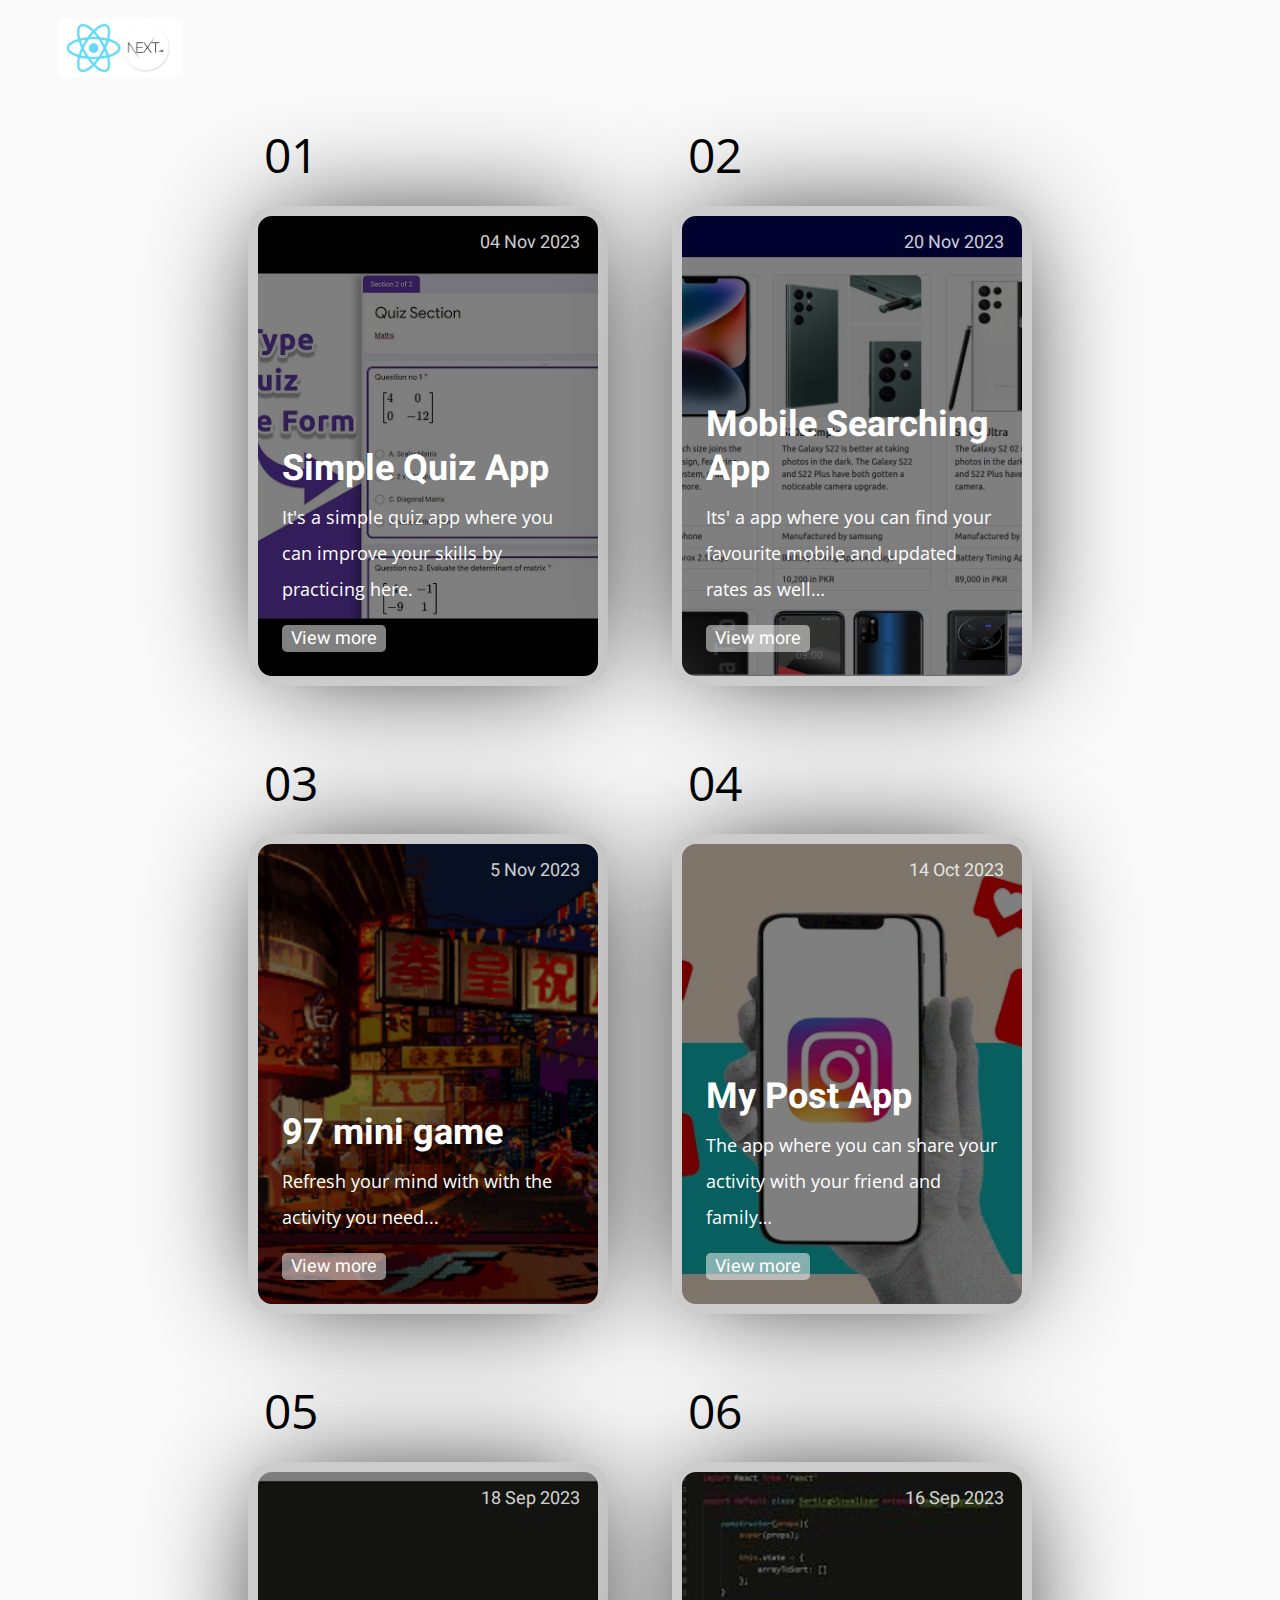
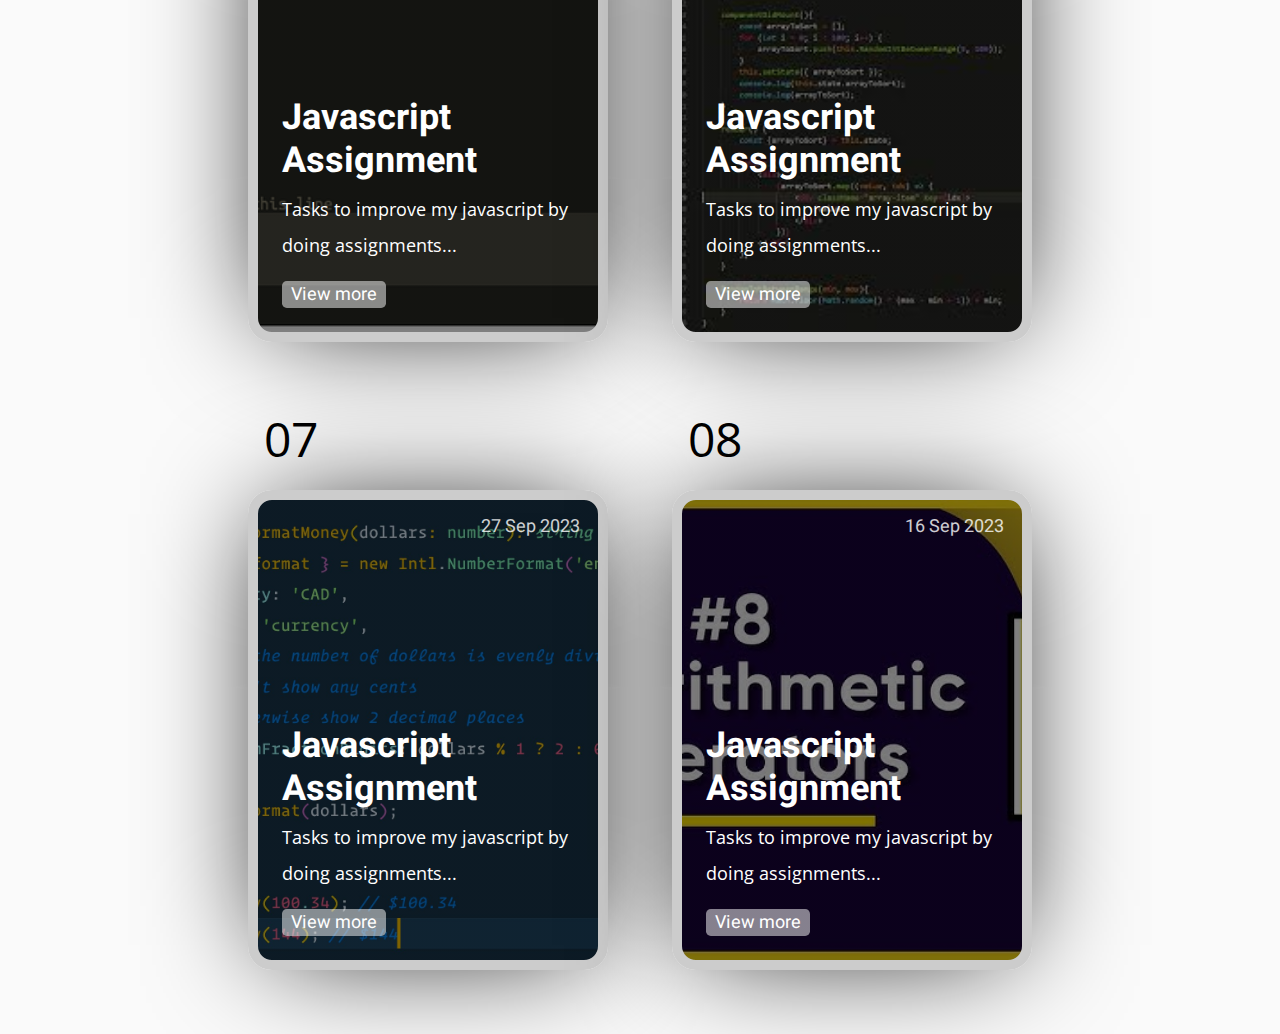
==== index.html @ 55cd7fcd "adding my above assignment in my new repository" ====
<!DOCTYPE html>
<html lang="en">
<head>
    <meta charset="UTF-8">
    <meta name="viewport" content="width=device-width, initial-scale=1.0">
    <title>WMA Assignments</title>
    <link rel="stylesheet" href="style.css">
</head>
<body>
    <section class="info">
        <img src="images/react-logo.png" alt="react-logo here">
      </section>
      <section class="cards-wrapper">
        <div class="card-grid-space">
          <div class="num">01</div>
          <a class="card" href="quizApp/form.html" style="--bg-img: url(images/sddefault.jpg);">
            <div>
              <h1>Simple Quiz App</h1>
              <p>It's a simple quiz app where you can improve your skills by practicing here.</p>
              <div class="date">04 Nov 2023</div>
              <div class="tags">
                <div class="tag">View more</div>
              </div>
            </div>
          </a>
        </div>
        <div class="card-grid-space">
          <div class="num">02</div>
          <a class="card" href="mobileSearchingApp/index.html" style="--bg-img: url(images/mobile-app.png)">
            <div>
              <h1>Mobile Searching App</h1>
              <p>Its' a app where you can find your favourite mobile and updated rates as well…</p>
              <div class="date">20 Nov 2023</div>
              <div class="tags">
                <div class="tag">View more</div>
              </div>
            </div>
          </a>
        </div>
        <div class="card-grid-space">
          <div class="num">03</div>
          <a class="card" href="fightingGame.js/index.html" style="--bg-img: url(images/97-pro.png)">
            <div>
              <h1>97 mini game</h1>
              <p>Refresh your mind with with the activity you need...</p>
              <div class="date">5 Nov 2023</div>
              <div class="tags">
                <div class="tag">View more</div>
              </div>
            </div>
          </a>
        </div>

        <div class="card-grid-space">
            <div class="num">04</div>
            <a class="card" href="postApp.js/index.html" style="--bg-img: url(images/post-app.webp)">
              <div>
                <h1>My Post App</h1>
                <p>The app where you can share your activity with your friend and family…</p>
                <div class="date">14 Oct 2023</div>
                <div class="tags">
                  <div class="tag">View more</div>
                </div>
              </div>
            </a>
          </div>

          <div class="card-grid-space">
            <div class="num">05</div>
            <a class="card" href="jsAssignment5/index.html" style="--bg-img: url(images/js-assignments-5.png)">
              <div>
                <h1>Javascript Assignment</h1>
                <p>Tasks to improve my javascript by doing assignments...</p>
                <div class="date">18 Sep 2023</div>
                <div class="tags">
                  <div class="tag">View more</div>
                </div>
              </div>
            </a>
          </div>

          <div class="card-grid-space">
            <div class="num">06</div>
            <a class="card" href="jsAssignment6/index.html" style="--bg-img: url(images/js-assignments-6.jpeg)">
              <div>
                <h1>Javascript Assignment</h1>
                <p>Tasks to improve my javascript by doing assignments...</p>
                <div class="date">16 Sep 2023</div>
                <div class="tags">
                  <div class="tag">View more</div>
                </div>
              </div>
            </a>
          </div>

          <div class="card-grid-space">
            <div class="num">07</div>
            <a class="card" href="jsAssignment4/index.html" style="--bg-img: url(images/EwIzl9SXcAEZbtw.jpg_large)">
              <div>
                <h1>Javascript Assignment</h1>
                <p>Tasks to improve my javascript by doing assignments...</p>
                <div class="date">27 Sep 2023</div>
                <div class="tags">
                  <div class="tag">View more</div>
                </div>
              </div>
            </a>
          </div>

          <div class="card-grid-space">
            <div class="num">08</div>
            <a class="card" href="jsAssignment3/index.html" style="--bg-img: url(images/jsAssignment-8.jpg)">
              <div>
                <h1>Javascript Assignment</h1>
                <p>Tasks to improve my javascript by doing assignments...</p>
                <div class="date">16 Sep 2023</div>
                <div class="tags">
                  <div class="tag">View more</div>
                </div>
              </div>
            </a>
          </div>
        <!-- https://images.unsplash.com/photo-1520839090488-4a6c211e2f94?ixlib=rb-0.3.5&ixid=eyJhcHBfaWQiOjEyMDd9&s=38951b8650067840307cba514b554ba5&auto=format&fit=crop&w=1350&q=80 -->
      </section>
</body>
</html>
---- style.css ----
@import url('https://fonts.googleapis.com/css?family=Heebo:400,700|Open+Sans:400,700');

:root {
  --color: #3c3163;
  --transition-time: 0.5s;
}

* {
  box-sizing: border-box;
}

body {
  margin: 0;
  min-height: 100vh;
  font-family: 'Open Sans';
  background: #fafafa;
}

a {
  color: inherit;
}

.cards-wrapper {
  display: grid;
  justify-content: center;
  align-items: center;
  grid-template-columns: 1fr 1fr 1fr;
  grid-gap: 4rem;
  padding: 4rem;
  margin: 0 auto;
  width: max-content;
}

.card {
  font-family: 'Heebo';
  --bg-filter-opacity: 0.5;
  background-image: linear-gradient(rgba(0,0,0,var(--bg-filter-opacity)),rgba(0,0,0,var(--bg-filter-opacity))), var(--bg-img);
  height: 20em;
  width: 15em;
  font-size: 1.5em;
  color: white;
  border-radius: 1em;
  padding: 1em;
  /*margin: 2em;*/
  display: flex;
  align-items: flex-end;
  background-size: cover;
  background-position: center;
  box-shadow: 0 0 5em -1em black;
  transition: all, var(--transition-time);
  position: relative;
  overflow: hidden;
  border: 10px solid #ccc;
  text-decoration: none;
}

.card:hover {
  transform: rotate(0);
}

.card h1 {
  margin: 0;
  font-size: 1.5em;
  line-height: 1.2em;
}

.card p {
  font-size: 0.75em;
  font-family: 'Open Sans';
  margin-top: 0.5em;
  line-height: 2em;
}

.card .tags {
  display: flex;
}

.card .tags .tag {
  font-size: 0.75em;
  background: rgba(255,255,255,0.5);
  border-radius: 0.3rem;
  padding: 0 0.5em;
  margin-right: 0.5em;
  line-height: 1.5em;
  transition: all, var(--transition-time);
}

.card:hover .tags .tag {
  background: var(--color);
  color: white;
}

.card .date {
  position: absolute;
  top: 0;
  right: 0;
  font-size: 0.75em;
  padding: 1em;
  line-height: 1em;
  opacity: .8;
}

.card:before, .card:after {
  content: '';
  transform: scale(0);
  transform-origin: top left;
  border-radius: 50%;
  position: absolute;
  left: -50%;
  top: -50%;
  z-index: -5;
  transition: all, var(--transition-time);
  transition-timing-function: ease-in-out;
}

.card:before {
  background: #ddd;
  width: 250%;
  height: 250%;
}

.card:after {
  background: white;
  width: 200%;
  height: 200%;
}

.card:hover {
  color: var(--color);
}

.card:hover:before, .card:hover:after {
  transform: scale(1);
}

.card-grid-space .num {
  font-size: 3em;
  margin-bottom: 1.2rem;
  margin-left: 1rem;
}

.info {
  font-size: 1.2em;
  display: flex;
  padding: 1em 3em;
  height: 3em;
}

.info img {
  height: 3em;
  margin-right: 0.5em;
}

.info h1 {
  font-size: 1em;
  font-weight: normal;
}

/* MEDIA QUERIES */
@media screen and (max-width: 1285px) {
  .cards-wrapper {
    grid-template-columns: 1fr 1fr;
  }
}

@media screen and (max-width: 900px) {
  .cards-wrapper {
    grid-template-columns: 1fr;
  }
  .info {
    justify-content: center;
  }
  .card-grid-space .num {
    margin-left: 0;
    text-align: center;
  }
}

@media screen and (max-width: 500px) {
  .cards-wrapper {
    padding: 4rem 2rem;
  }
  .card {
    max-width: calc(100vw - 4rem);
  }
}

@media screen and (max-width: 450px) {
  .info {
    display: block;
    text-align: center;
  }
  .info h1 {
    margin: 0;
  }
}
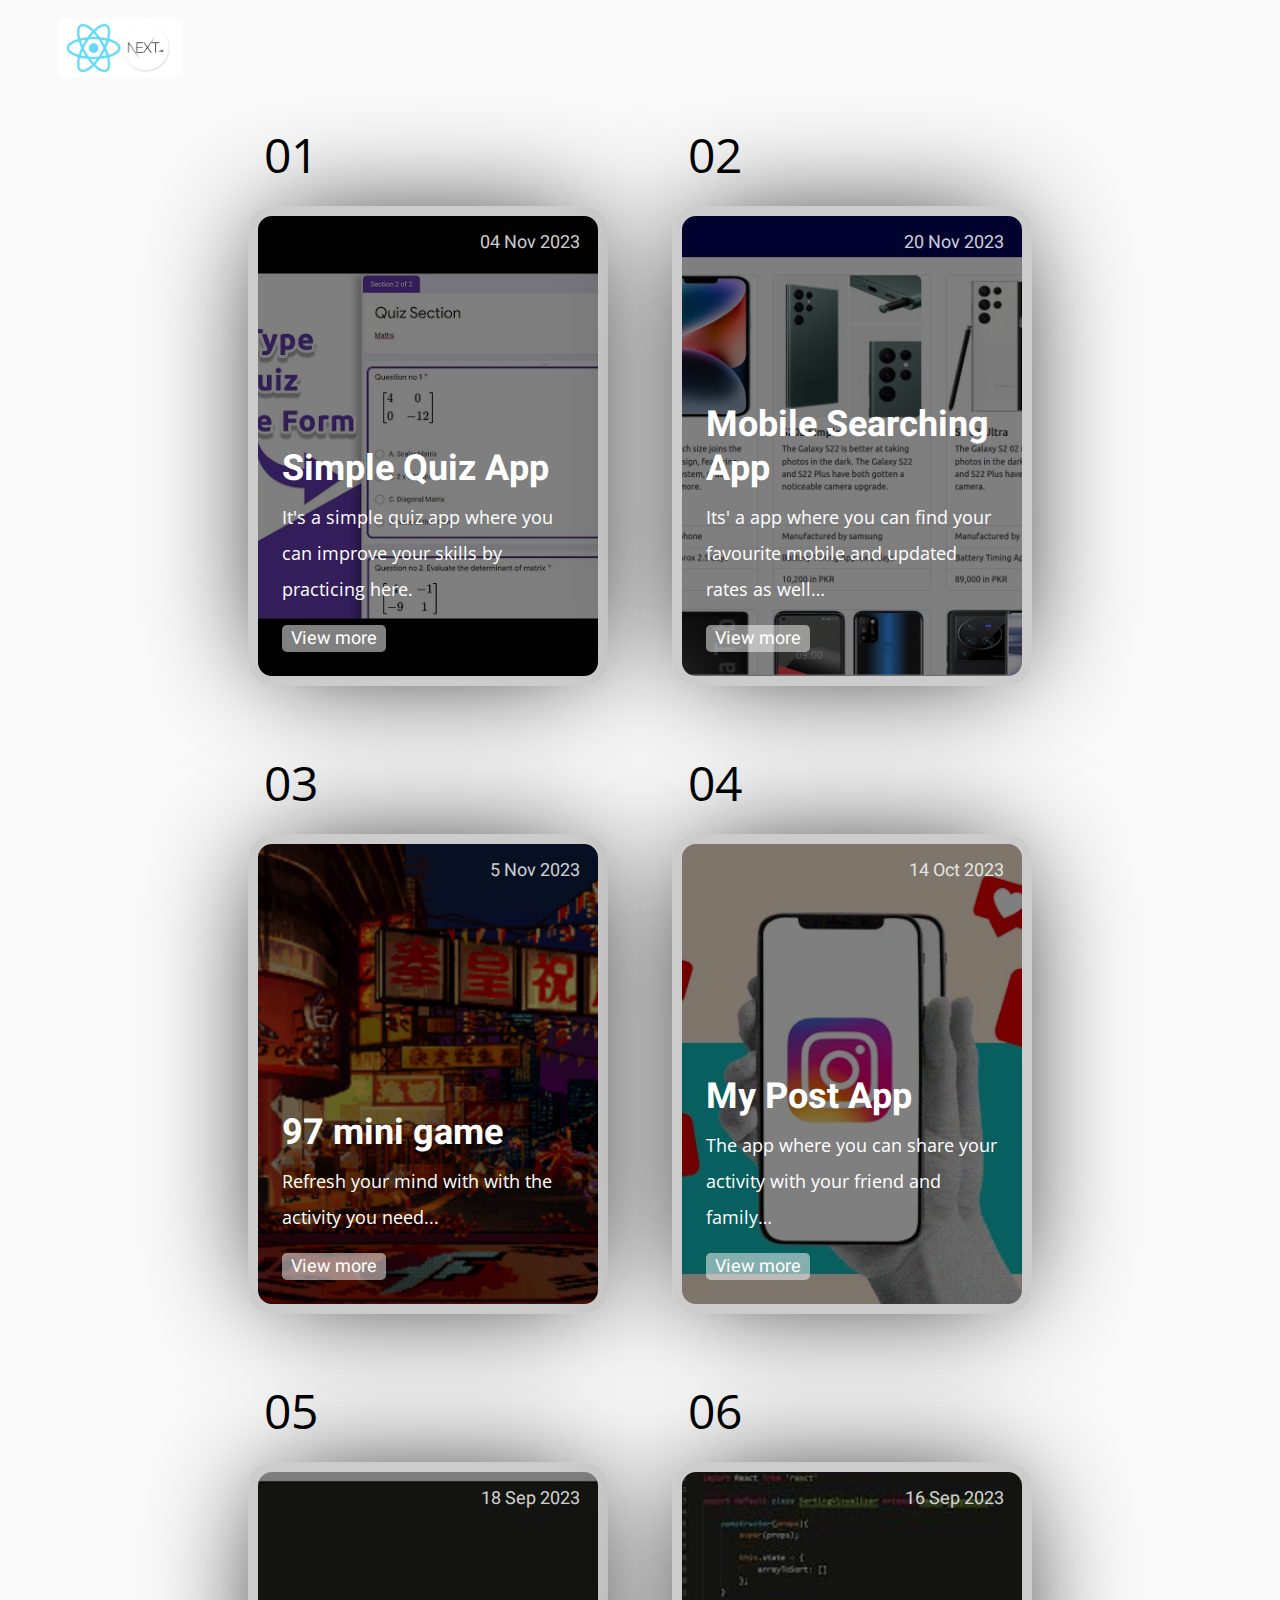
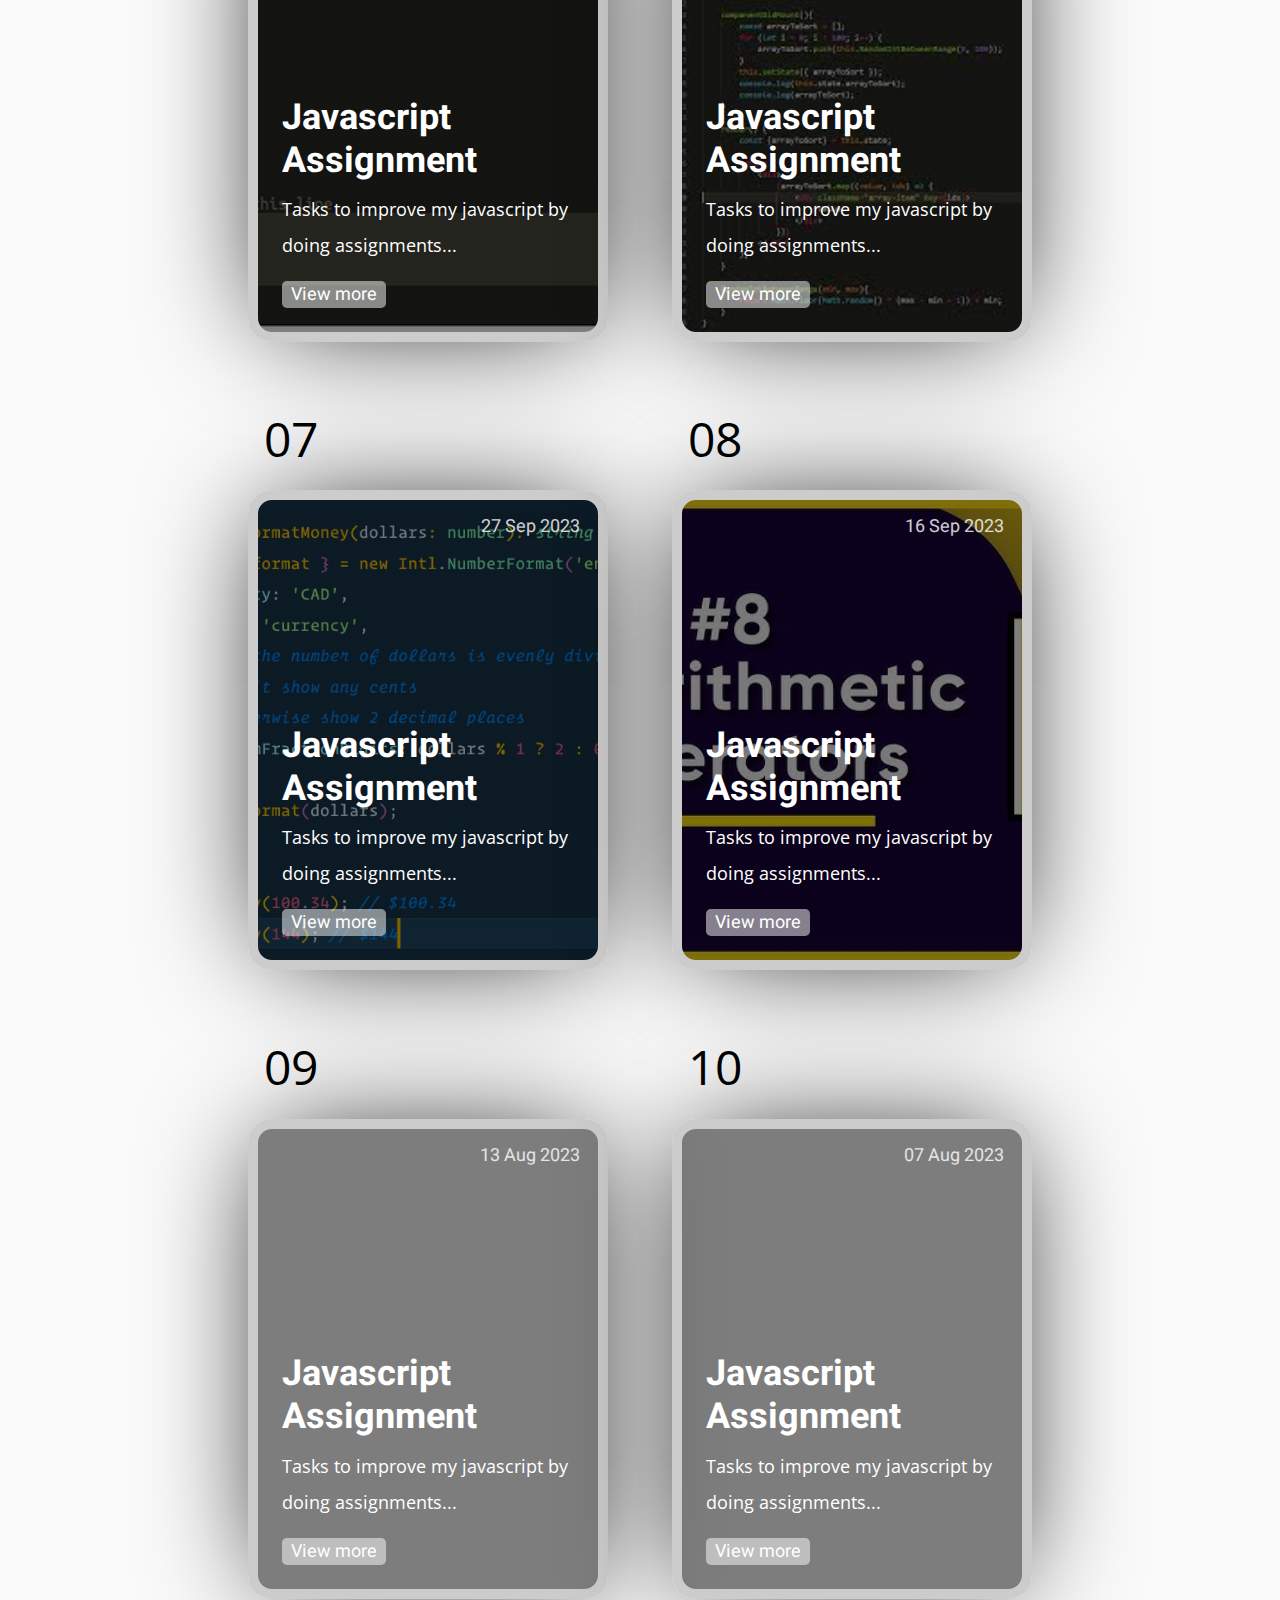
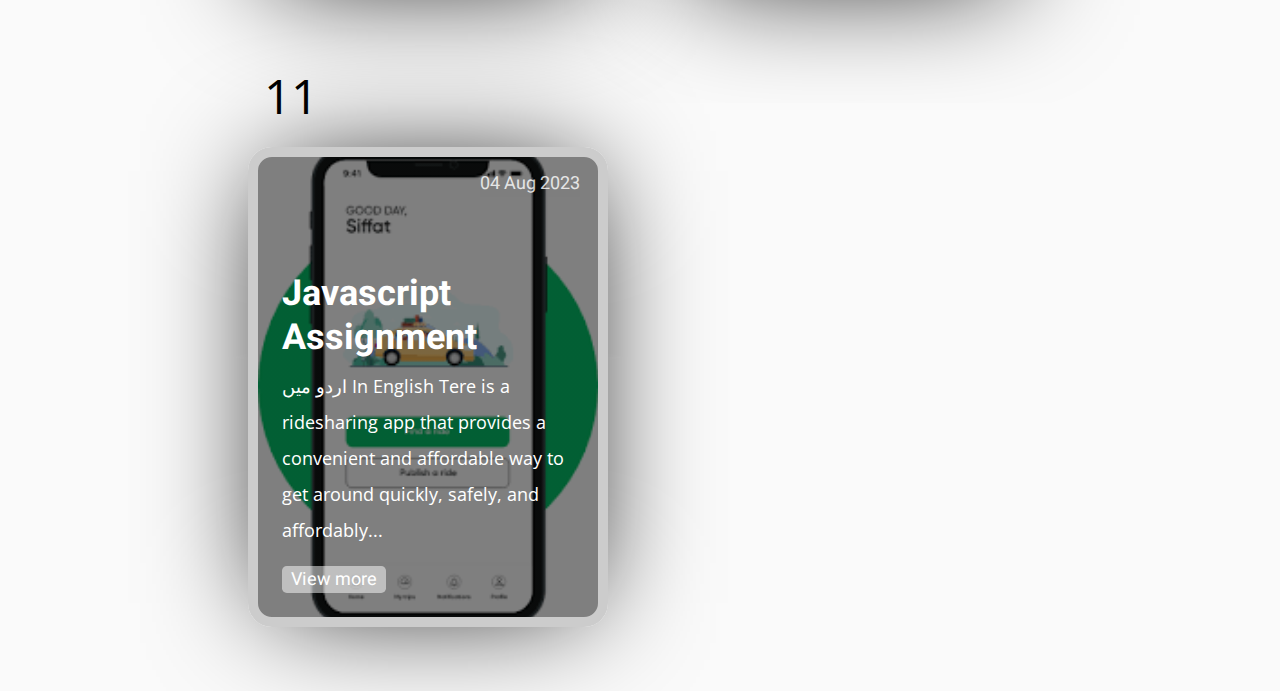
==== commit cf2627b8: "adding my ride sharing ap" ====
--- a/index.html
+++ b/index.html
@@ -1,126 +1,175 @@
 <!DOCTYPE html>
 <html lang="en">
+
 <head>
-    <meta charset="UTF-8">
-    <meta name="viewport" content="width=device-width, initial-scale=1.0">
-    <title>WMA Assignments</title>
-    <link rel="stylesheet" href="style.css">
+  <meta charset="UTF-8">
+  <meta name="viewport" content="width=device-width, initial-scale=1.0">
+  <title>WMA Assignments</title>
+  <link rel="stylesheet" href="style.css">
 </head>
+
 <body>
-    <section class="info">
-        <img src="images/react-logo.png" alt="react-logo here">
-      </section>
-      <section class="cards-wrapper">
-        <div class="card-grid-space">
-          <div class="num">01</div>
-          <a class="card" href="quizApp/form.html" style="--bg-img: url(images/sddefault.jpg);">
-            <div>
-              <h1>Simple Quiz App</h1>
-              <p>It's a simple quiz app where you can improve your skills by practicing here.</p>
-              <div class="date">04 Nov 2023</div>
-              <div class="tags">
-                <div class="tag">View more</div>
-              </div>
-            </div>
-          </a>
+  <section class="info">
+    <img src="images/react-logo.png" alt="react-logo here">
+  </section>
+  <section class="cards-wrapper">
+    <div class="card-grid-space">
+      <div class="num">01</div>
+      <a class="card" href="quizApp/form.html" style="--bg-img: url(images/sddefault.jpg);">
+        <div>
+          <h1>Simple Quiz App</h1>
+          <p>It's a simple quiz app where you can improve your skills by practicing here.</p>
+          <div class="date">04 Nov 2023</div>
+          <div class="tags">
+            <div class="tag">View more</div>
+          </div>
         </div>
-        <div class="card-grid-space">
-          <div class="num">02</div>
-          <a class="card" href="mobileSearchingApp/index.html" style="--bg-img: url(images/mobile-app.png)">
-            <div>
-              <h1>Mobile Searching App</h1>
-              <p>Its' a app where you can find your favourite mobile and updated rates as well…</p>
-              <div class="date">20 Nov 2023</div>
-              <div class="tags">
-                <div class="tag">View more</div>
-              </div>
-            </div>
-          </a>
+      </a>
+    </div>
+    <div class="card-grid-space">
+      <div class="num">02</div>
+      <a class="card" href="mobileSearchingApp/index.html" style="--bg-img: url(images/mobile-app.png)">
+        <div>
+          <h1>Mobile Searching App</h1>
+          <p>Its' a app where you can find your favourite mobile and updated rates as well…</p>
+          <div class="date">20 Nov 2023</div>
+          <div class="tags">
+            <div class="tag">View more</div>
+          </div>
         </div>
-        <div class="card-grid-space">
-          <div class="num">03</div>
-          <a class="card" href="fightingGame.js/index.html" style="--bg-img: url(images/97-pro.png)">
-            <div>
-              <h1>97 mini game</h1>
-              <p>Refresh your mind with with the activity you need...</p>
-              <div class="date">5 Nov 2023</div>
-              <div class="tags">
-                <div class="tag">View more</div>
-              </div>
-            </div>
-          </a>
+      </a>
+    </div>
+    <div class="card-grid-space">
+      <div class="num">03</div>
+      <a class="card" href="fightingGame.js/index.html" style="--bg-img: url(images/97-pro.png)">
+        <div>
+          <h1>97 mini game</h1>
+          <p>Refresh your mind with with the activity you need...</p>
+          <div class="date">5 Nov 2023</div>
+          <div class="tags">
+            <div class="tag">View more</div>
+          </div>
         </div>
+      </a>
+    </div>
 
-        <div class="card-grid-space">
-            <div class="num">04</div>
-            <a class="card" href="postApp.js/index.html" style="--bg-img: url(images/post-app.webp)">
-              <div>
-                <h1>My Post App</h1>
-                <p>The app where you can share your activity with your friend and family…</p>
-                <div class="date">14 Oct 2023</div>
-                <div class="tags">
-                  <div class="tag">View more</div>
-                </div>
-              </div>
-            </a>
+    <div class="card-grid-space">
+      <div class="num">04</div>
+      <a class="card" href="postApp.js/index.html" style="--bg-img: url(images/post-app.webp)">
+        <div>
+          <h1>My Post App</h1>
+          <p>The app where you can share your activity with your friend and family…</p>
+          <div class="date">14 Oct 2023</div>
+          <div class="tags">
+            <div class="tag">View more</div>
           </div>
+        </div>
+      </a>
+    </div>
 
-          <div class="card-grid-space">
-            <div class="num">05</div>
-            <a class="card" href="jsAssignment5/index.html" style="--bg-img: url(images/js-assignments-5.png)">
-              <div>
-                <h1>Javascript Assignment</h1>
-                <p>Tasks to improve my javascript by doing assignments...</p>
-                <div class="date">18 Sep 2023</div>
-                <div class="tags">
-                  <div class="tag">View more</div>
-                </div>
-              </div>
-            </a>
+    <div class="card-grid-space">
+      <div class="num">05</div>
+      <a class="card" href="jsAssignment5/index.html" style="--bg-img: url(images/js-assignments-5.png)">
+        <div>
+          <h1>Javascript Assignment</h1>
+          <p>Tasks to improve my javascript by doing assignments...</p>
+          <div class="date">18 Sep 2023</div>
+          <div class="tags">
+            <div class="tag">View more</div>
           </div>
+        </div>
+      </a>
+    </div>
 
-          <div class="card-grid-space">
-            <div class="num">06</div>
-            <a class="card" href="jsAssignment6/index.html" style="--bg-img: url(images/js-assignments-6.jpeg)">
-              <div>
-                <h1>Javascript Assignment</h1>
-                <p>Tasks to improve my javascript by doing assignments...</p>
-                <div class="date">16 Sep 2023</div>
-                <div class="tags">
-                  <div class="tag">View more</div>
-                </div>
-              </div>
-            </a>
+    <div class="card-grid-space">
+      <div class="num">06</div>
+      <a class="card" href="jsAssignment6/index.html" style="--bg-img: url(images/js-assignments-6.jpeg)">
+        <div>
+          <h1>Javascript Assignment</h1>
+          <p>Tasks to improve my javascript by doing assignments...</p>
+          <div class="date">16 Sep 2023</div>
+          <div class="tags">
+            <div class="tag">View more</div>
           </div>
+        </div>
+      </a>
+    </div>
 
-          <div class="card-grid-space">
-            <div class="num">07</div>
-            <a class="card" href="jsAssignment4/index.html" style="--bg-img: url(images/EwIzl9SXcAEZbtw.jpg_large)">
-              <div>
-                <h1>Javascript Assignment</h1>
-                <p>Tasks to improve my javascript by doing assignments...</p>
-                <div class="date">27 Sep 2023</div>
-                <div class="tags">
-                  <div class="tag">View more</div>
-                </div>
-              </div>
-            </a>
+    <div class="card-grid-space">
+      <div class="num">07</div>
+      <a class="card" href="jsAssignment4/index.html" style="--bg-img: url(images/EwIzl9SXcAEZbtw.jpg_large)">
+        <div>
+          <h1>Javascript Assignment</h1>
+          <p>Tasks to improve my javascript by doing assignments...</p>
+          <div class="date">27 Sep 2023</div>
+          <div class="tags">
+            <div class="tag">View more</div>
           </div>
+        </div>
+      </a>
+    </div>
 
-          <div class="card-grid-space">
-            <div class="num">08</div>
-            <a class="card" href="jsAssignment3/index.html" style="--bg-img: url(images/jsAssignment-8.jpg)">
-              <div>
-                <h1>Javascript Assignment</h1>
-                <p>Tasks to improve my javascript by doing assignments...</p>
-                <div class="date">16 Sep 2023</div>
-                <div class="tags">
-                  <div class="tag">View more</div>
-                </div>
-              </div>
-            </a>
+    <div class="card-grid-space">
+      <div class="num">08</div>
+      <a class="card" href="jsAssignment3/index.html" style="--bg-img: url(images/jsAssignment-8.jpg)">
+        <div>
+          <h1>Javascript Assignment</h1>
+          <p>Tasks to improve my javascript by doing assignments...</p>
+          <div class="date">16 Sep 2023</div>
+          <div class="tags">
+            <div class="tag">View more</div>
           </div>
-        <!-- https://images.unsplash.com/photo-1520839090488-4a6c211e2f94?ixlib=rb-0.3.5&ixid=eyJhcHBfaWQiOjEyMDd9&s=38951b8650067840307cba514b554ba5&auto=format&fit=crop&w=1350&q=80 -->
-      </section>
+        </div>
+      </a>
+    </div>
+
+    <div class="card-grid-space">
+      <div class="num">09</div>
+      <a class="card" href="jsAssignment2/index.html" style="--bg-img: url(images/jsAssignment-2.jpeg)">
+        <div>
+          <h1>Javascript Assignment</h1>
+          <p>Tasks to improve my javascript by doing assignments...</p>
+          <div class="date">13 Aug 2023</div>
+          <div class="tags">
+            <div class="tag">View more</div>
+          </div>
+        </div>
+      </a>
+    </div>
+
+    <div class="card-grid-space">
+      <div class="num">10</div>
+      <a class="card" href="jsAssignment1/index.html" style="--bg-img: url(images/jsAssignment-1.webp)">
+        <div>
+          <h1>Javascript Assignment</h1>
+          <p>Tasks to improve my javascript by doing assignments...</p>
+          <div class="date">07 Aug 2023</div>
+          <div class="tags">
+            <div class="tag">View more</div>
+          </div>
+        </div>
+      </a>
+    </div>
+
+
+    <div class="card-grid-space">
+      <div class="num">11</div>
+      <a class="card" href="rideSharingApp.css/index.html" style="--bg-img: url(images/tere-app.png)">
+        <div>
+          <h1>Javascript Assignment</h1>
+          <p>اردو میں
+            In English
+            Tere is a ridesharing app that provides a convenient and affordable way to get around quickly, safely, and
+            affordably...</p>
+          <div class="date">04 Aug 2023</div>
+          <div class="tags">
+            <div class="tag">View more</div>
+          </div>
+        </div>
+      </a>
+    </div>
+    <!-- https://images.unsplash.com/photo-1520839090488-4a6c211e2f94?ixlib=rb-0.3.5&ixid=eyJhcHBfaWQiOjEyMDd9&s=38951b8650067840307cba514b554ba5&auto=format&fit=crop&w=1350&q=80 -->
+  </section>
 </body>
+
 </html>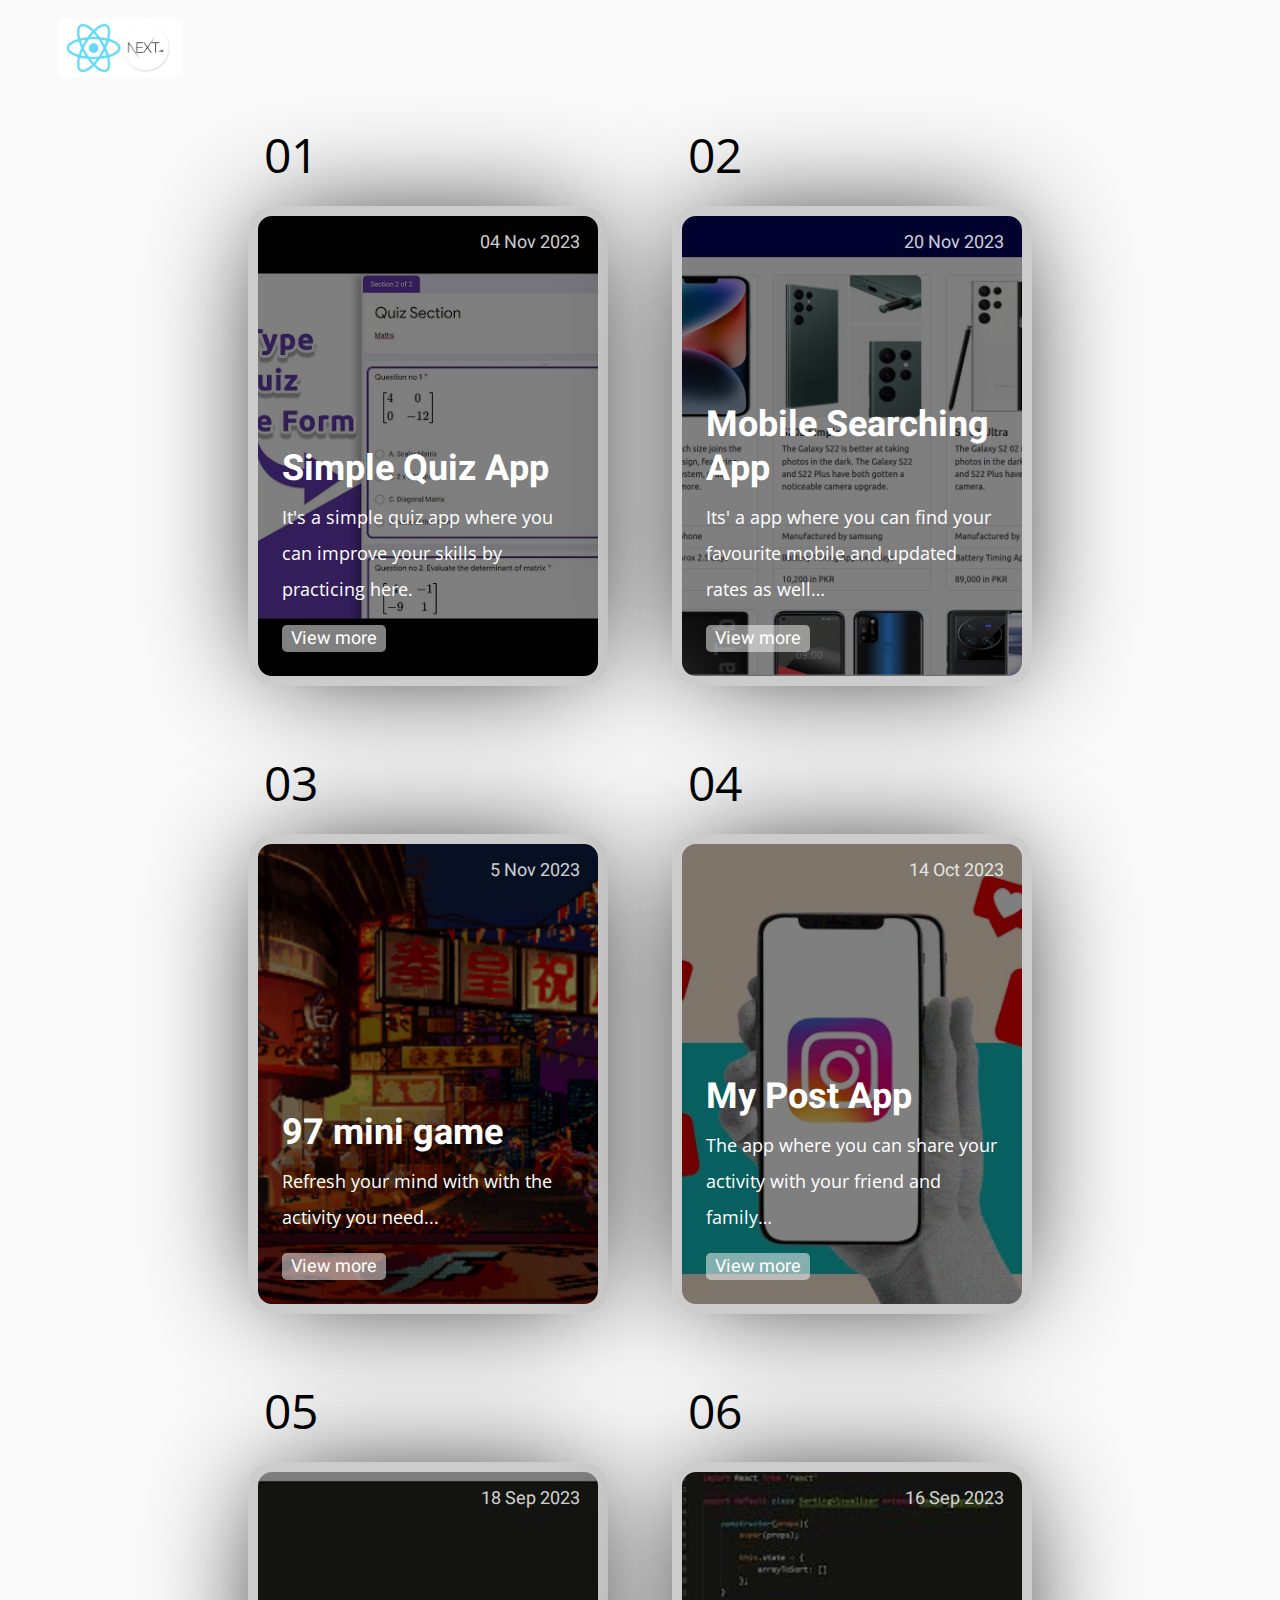
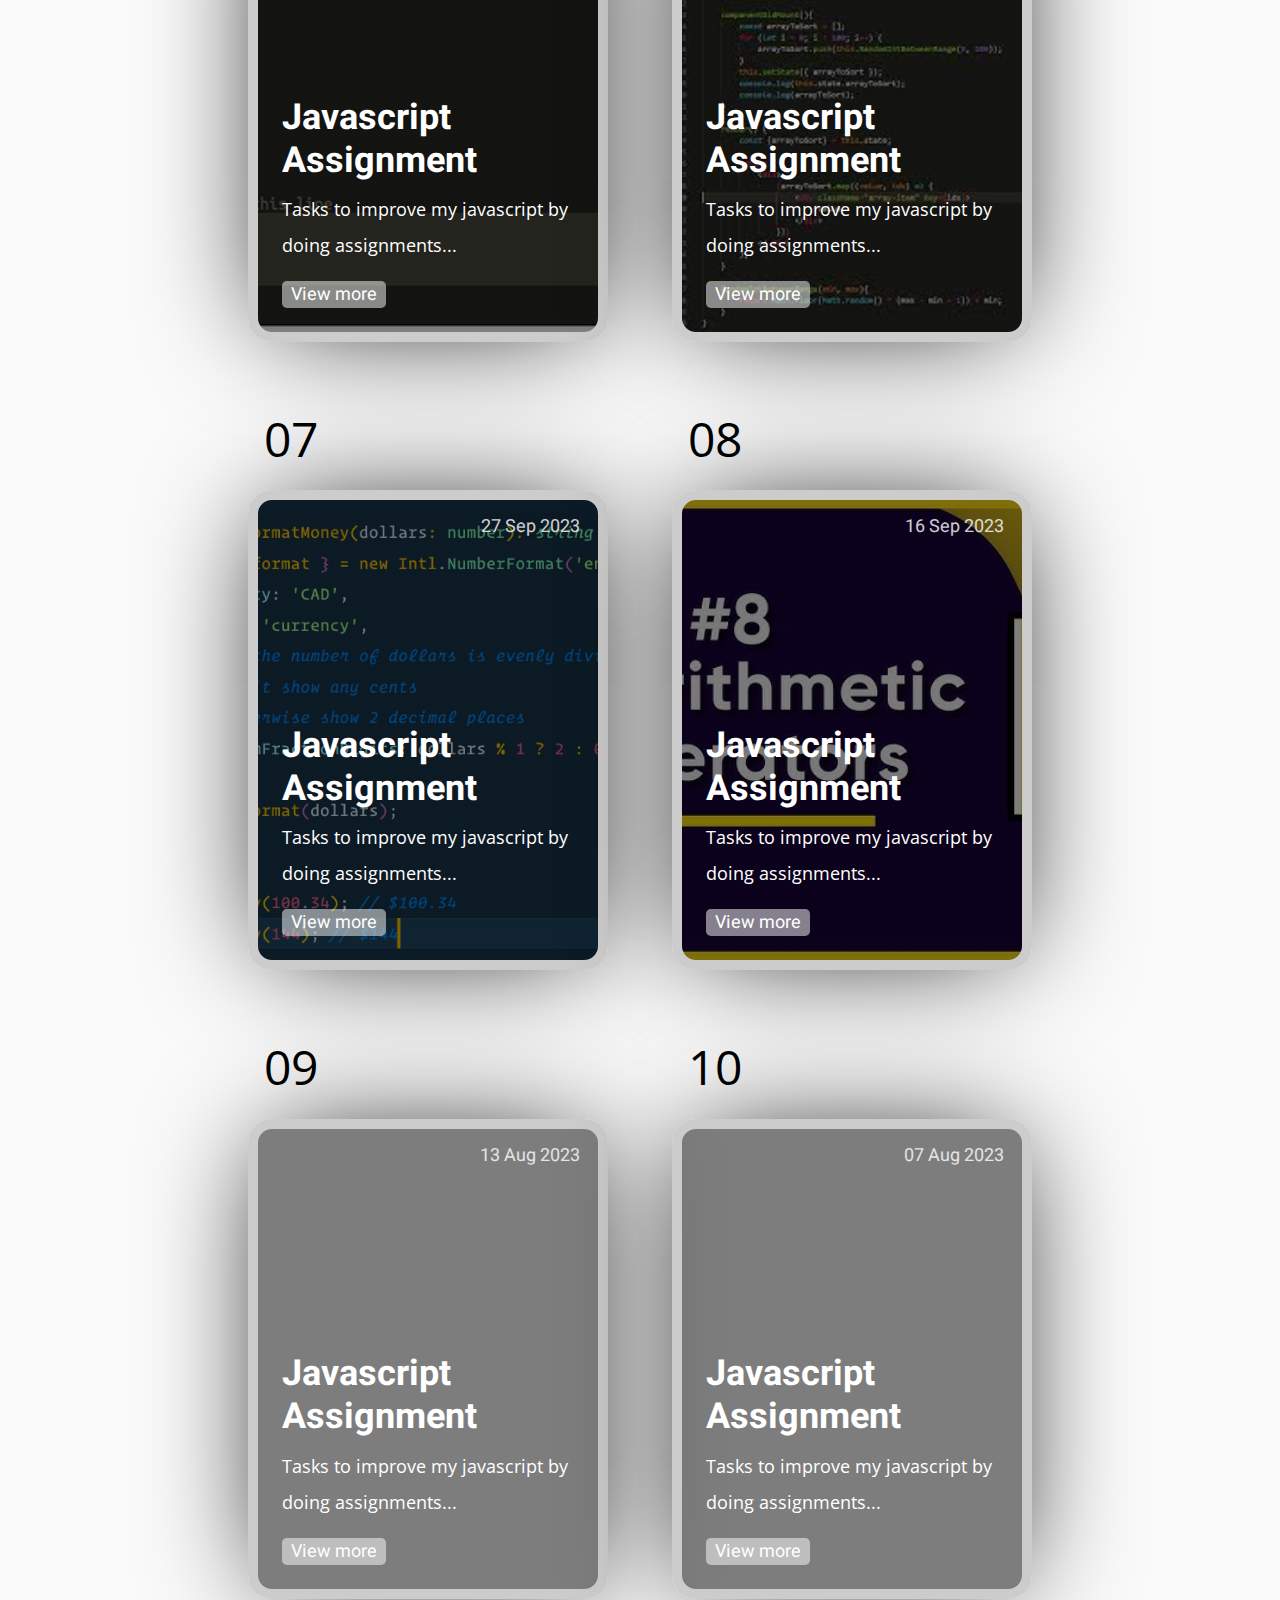
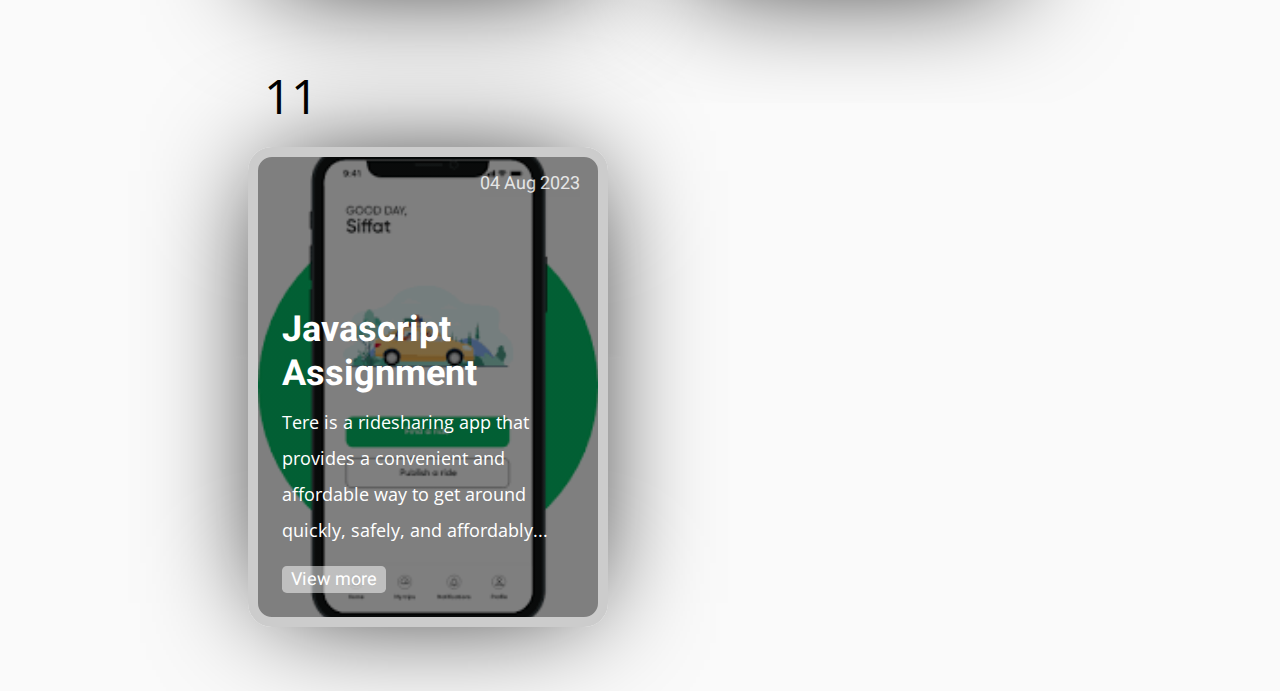
==== commit 09868723: "adding ride sharing app  adding some changes" ====
--- a/index.html
+++ b/index.html
@@ -157,9 +157,7 @@
       <a class="card" href="rideSharingApp.css/index.html" style="--bg-img: url(images/tere-app.png)">
         <div>
           <h1>Javascript Assignment</h1>
-          <p>اردو میں
-            In English
-            Tere is a ridesharing app that provides a convenient and affordable way to get around quickly, safely, and
+          <p>Tere is a ridesharing app that provides a convenient and affordable way to get around quickly, safely, and
             affordably...</p>
           <div class="date">04 Aug 2023</div>
           <div class="tags">
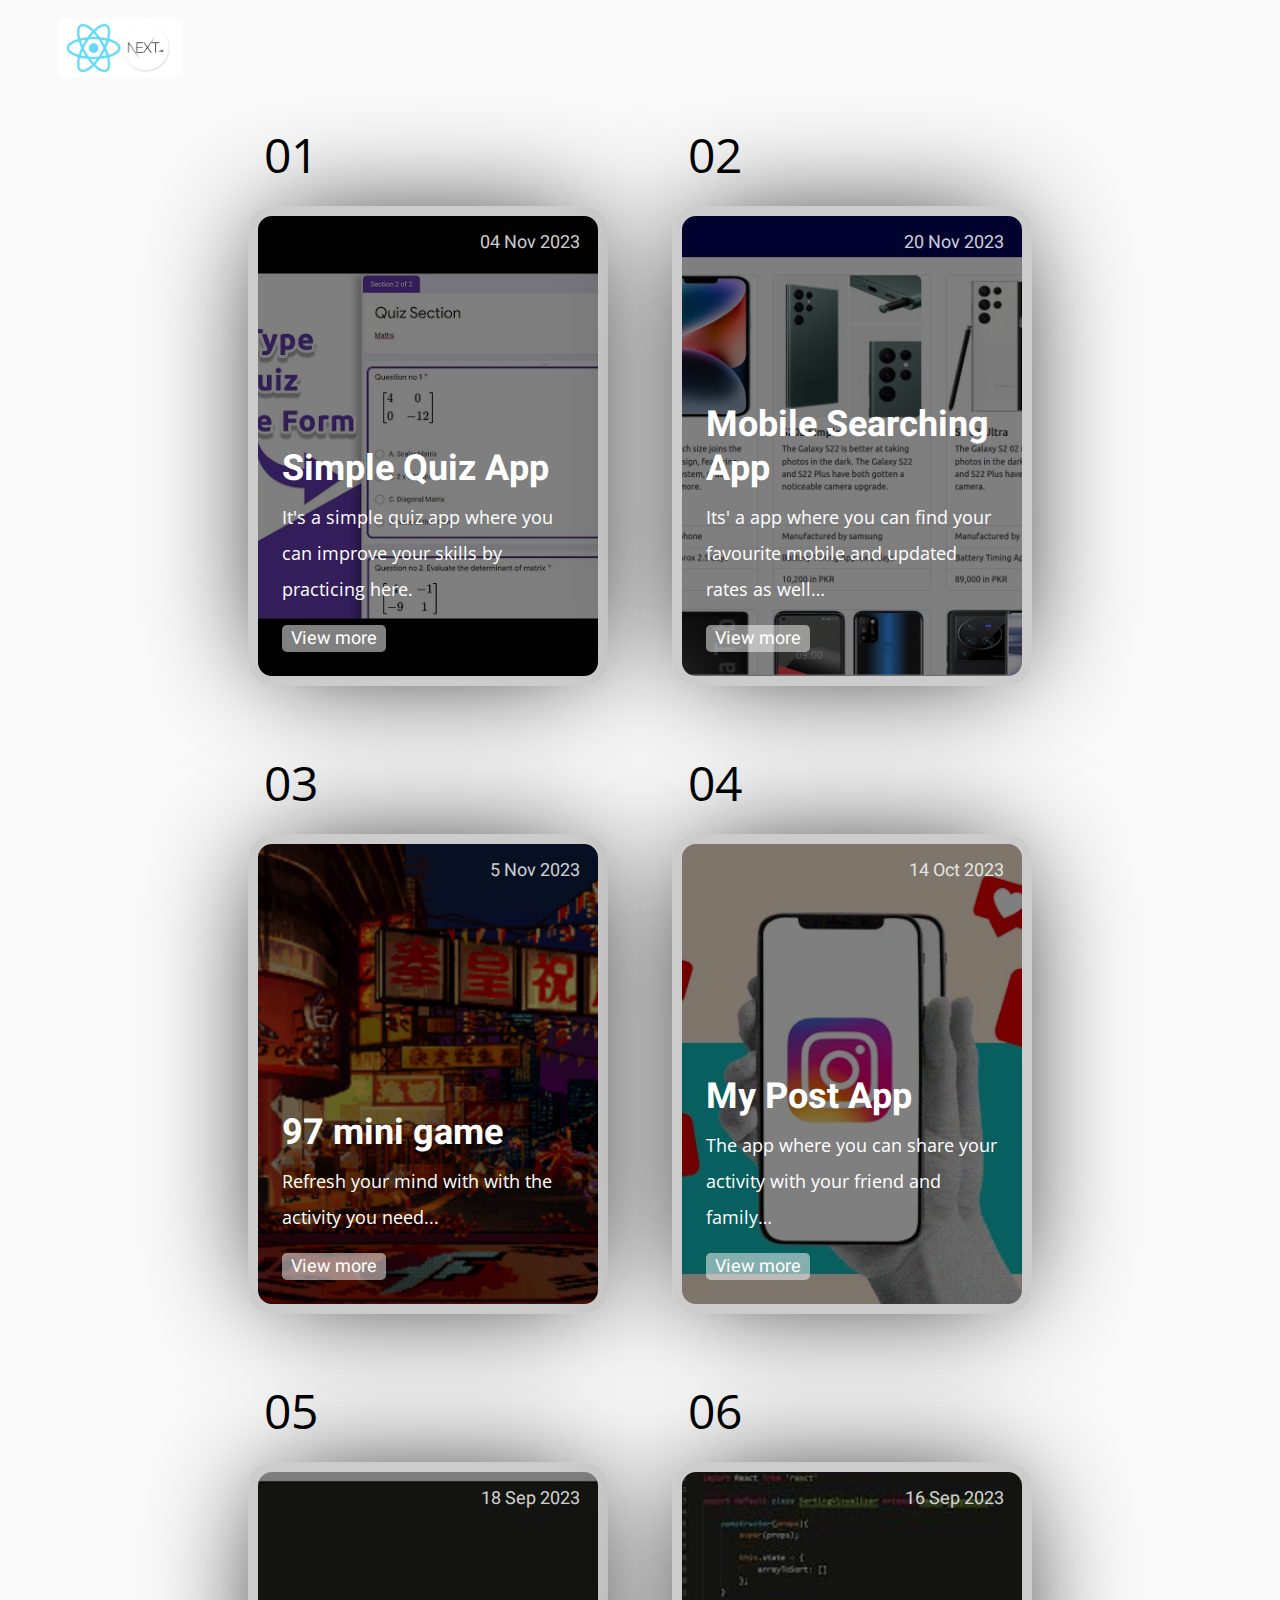
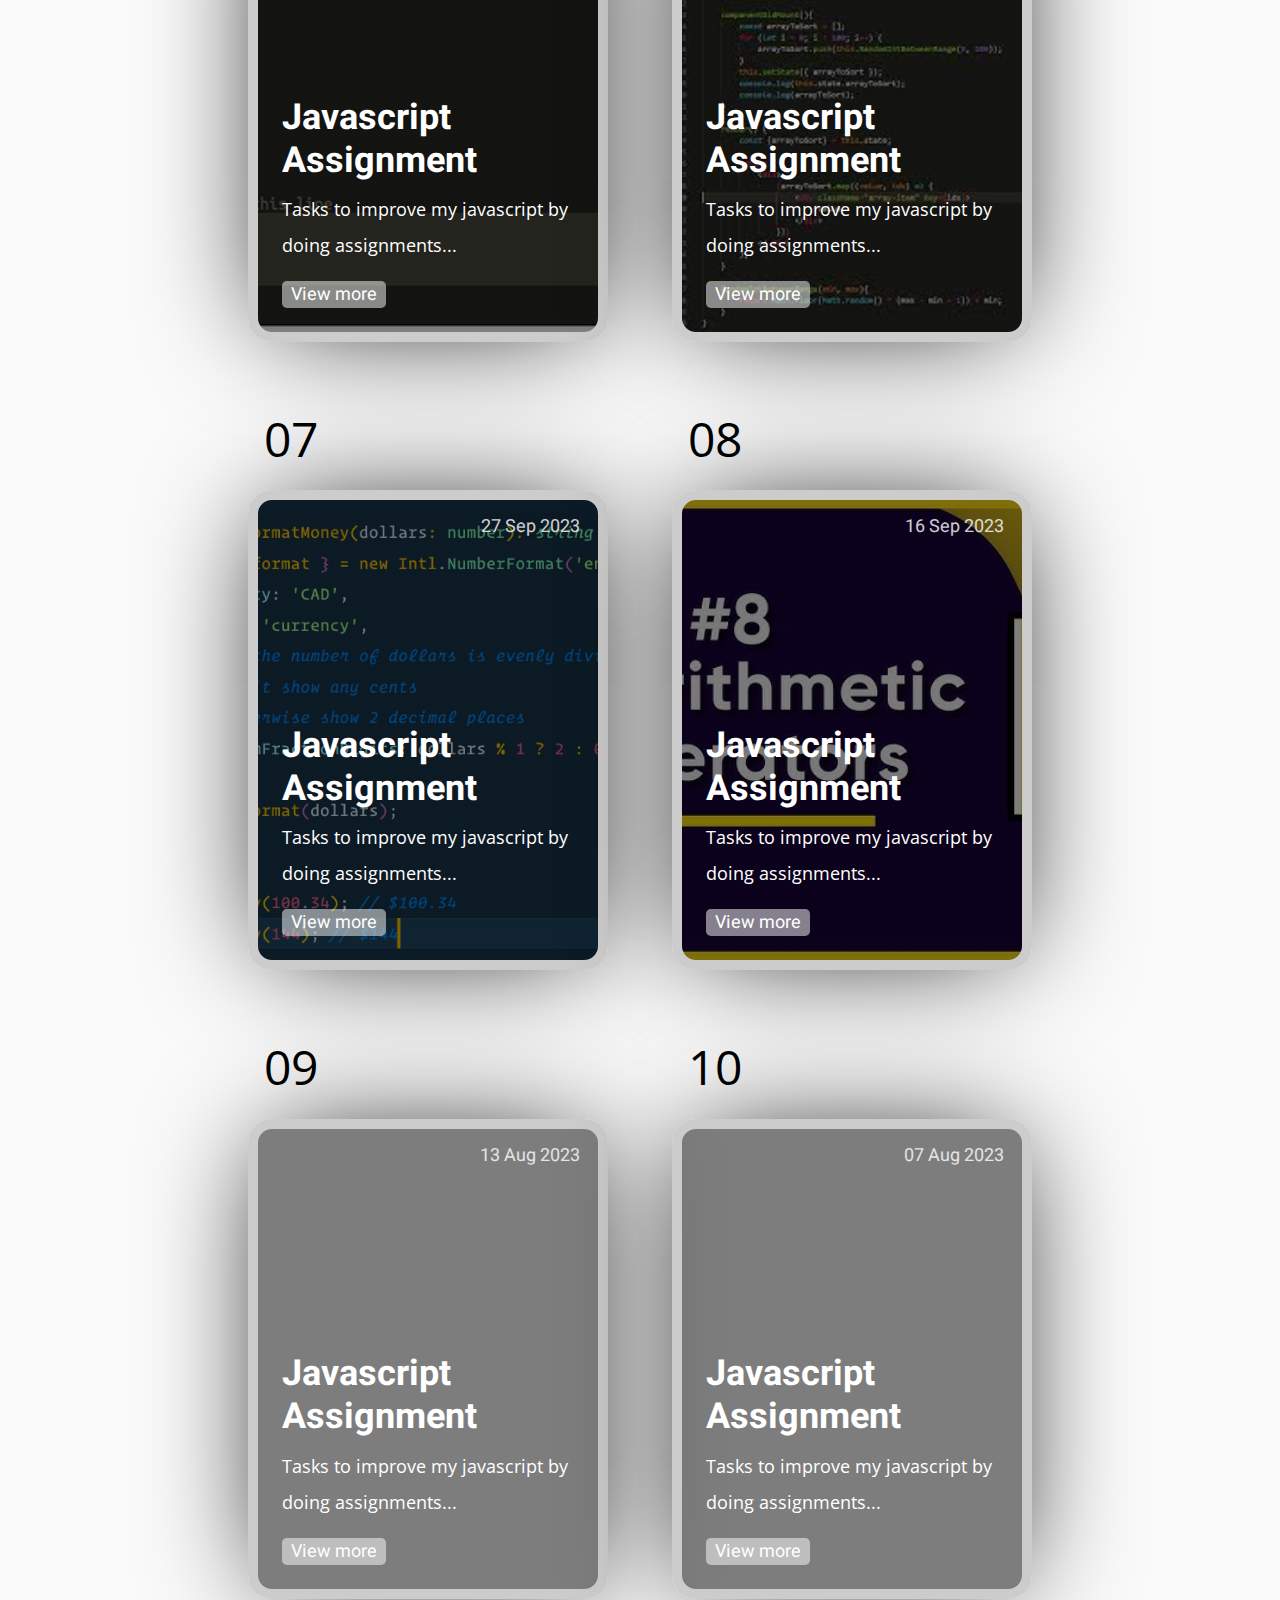
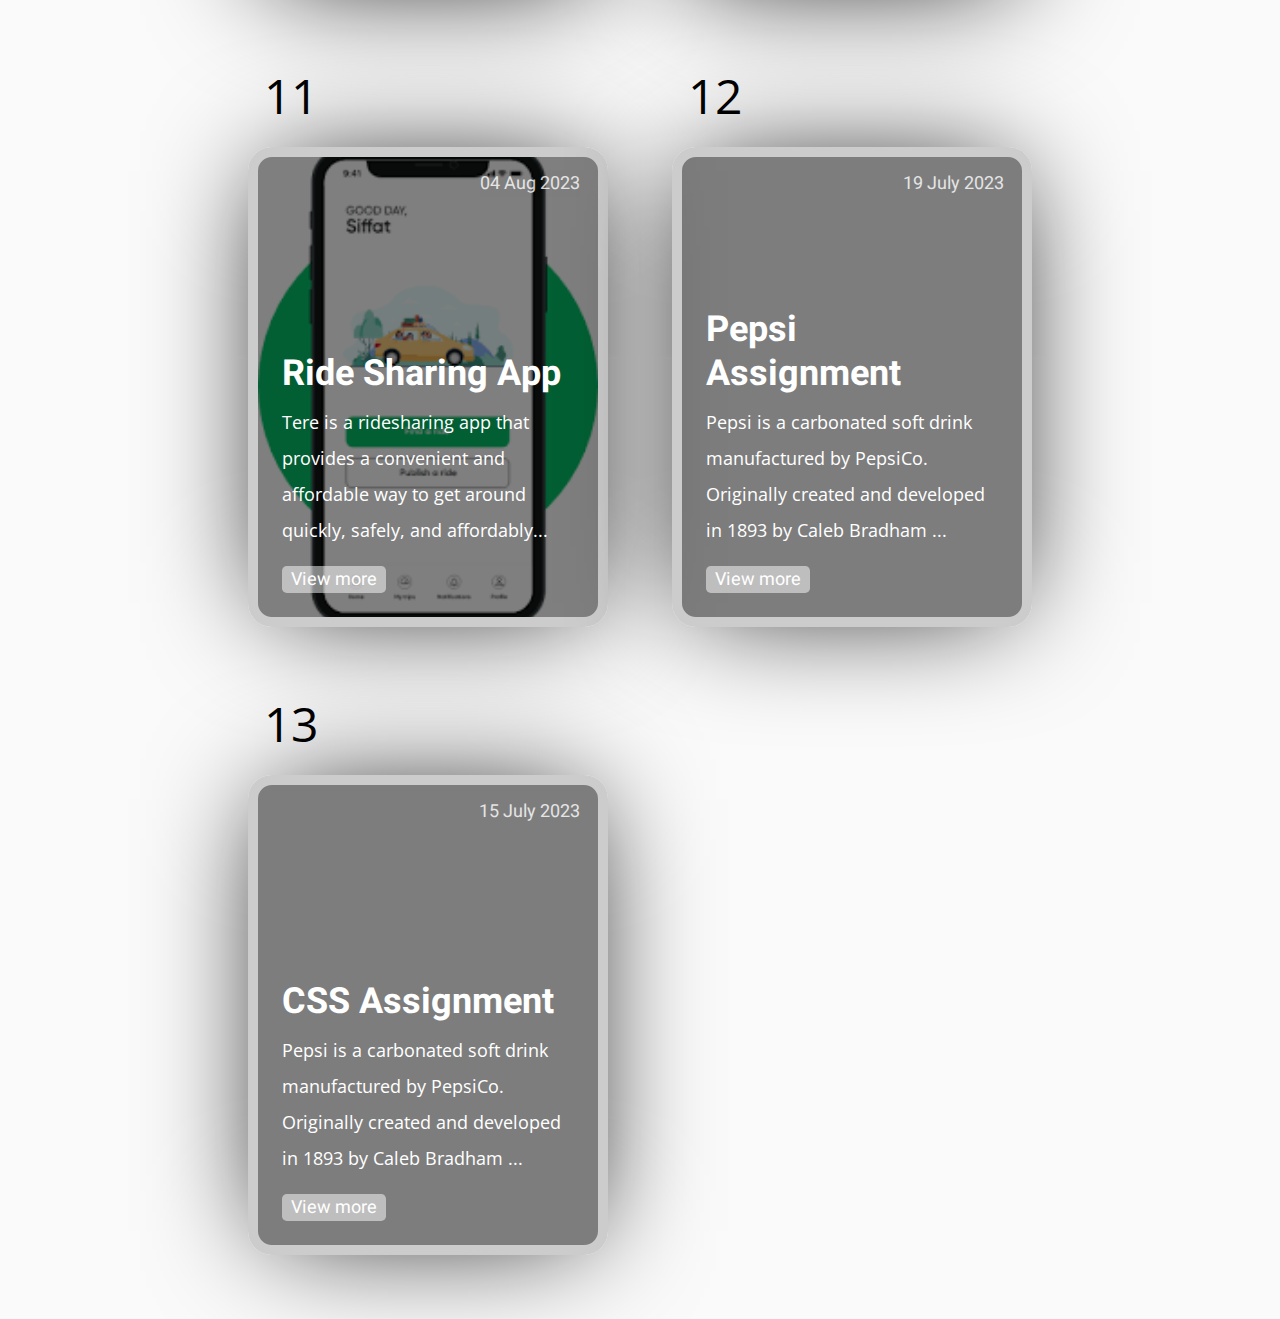
==== commit ec15f267: "adding my css assignment" ====
--- a/index.html
+++ b/index.html
@@ -156,7 +156,7 @@
       <div class="num">11</div>
       <a class="card" href="rideSharingApp.css/index.html" style="--bg-img: url(images/tere-app.png)">
         <div>
-          <h1>Javascript Assignment</h1>
+          <h1>Ride Sharing App</h1>
           <p>Tere is a ridesharing app that provides a convenient and affordable way to get around quickly, safely, and
             affordably...</p>
           <div class="date">04 Aug 2023</div>
@@ -166,6 +166,36 @@
         </div>
       </a>
     </div>
+
+    <div class="card-grid-space">
+      <div class="num">12</div>
+      <a class="card" href="pepsiAssignment/index.html" style="--bg-img: url(images/pepsi.jpg)">
+        <div>
+          <h1>Pepsi Assignment</h1>
+          <p>Pepsi is a carbonated soft drink manufactured by PepsiCo. Originally created and developed in 1893 by Caleb
+            Bradham ...</p>
+          <div class="date">19 July 2023</div>
+          <div class="tags">
+            <div class="tag">View more</div>
+          </div>
+        </div>
+      </a>
+    </div>
+
+    <div class="card-grid-space">
+      <div class="num">13</div>
+      <a class="card" href="cssAssignment/index.html" style="--bg-img: url(images/pepsi.jpg)">
+        <div>
+          <h1>CSS Assignment</h1>
+          <p>Pepsi is a carbonated soft drink manufactured by PepsiCo. Originally created and developed in 1893 by Caleb
+            Bradham ...</p>
+          <div class="date">15 July 2023</div>
+          <div class="tags">
+            <div class="tag">View more</div>
+          </div>
+        </div>
+      </a>
+    </div>
     <!-- https://images.unsplash.com/photo-1520839090488-4a6c211e2f94?ixlib=rb-0.3.5&ixid=eyJhcHBfaWQiOjEyMDd9&s=38951b8650067840307cba514b554ba5&auto=format&fit=crop&w=1350&q=80 -->
   </section>
 </body>
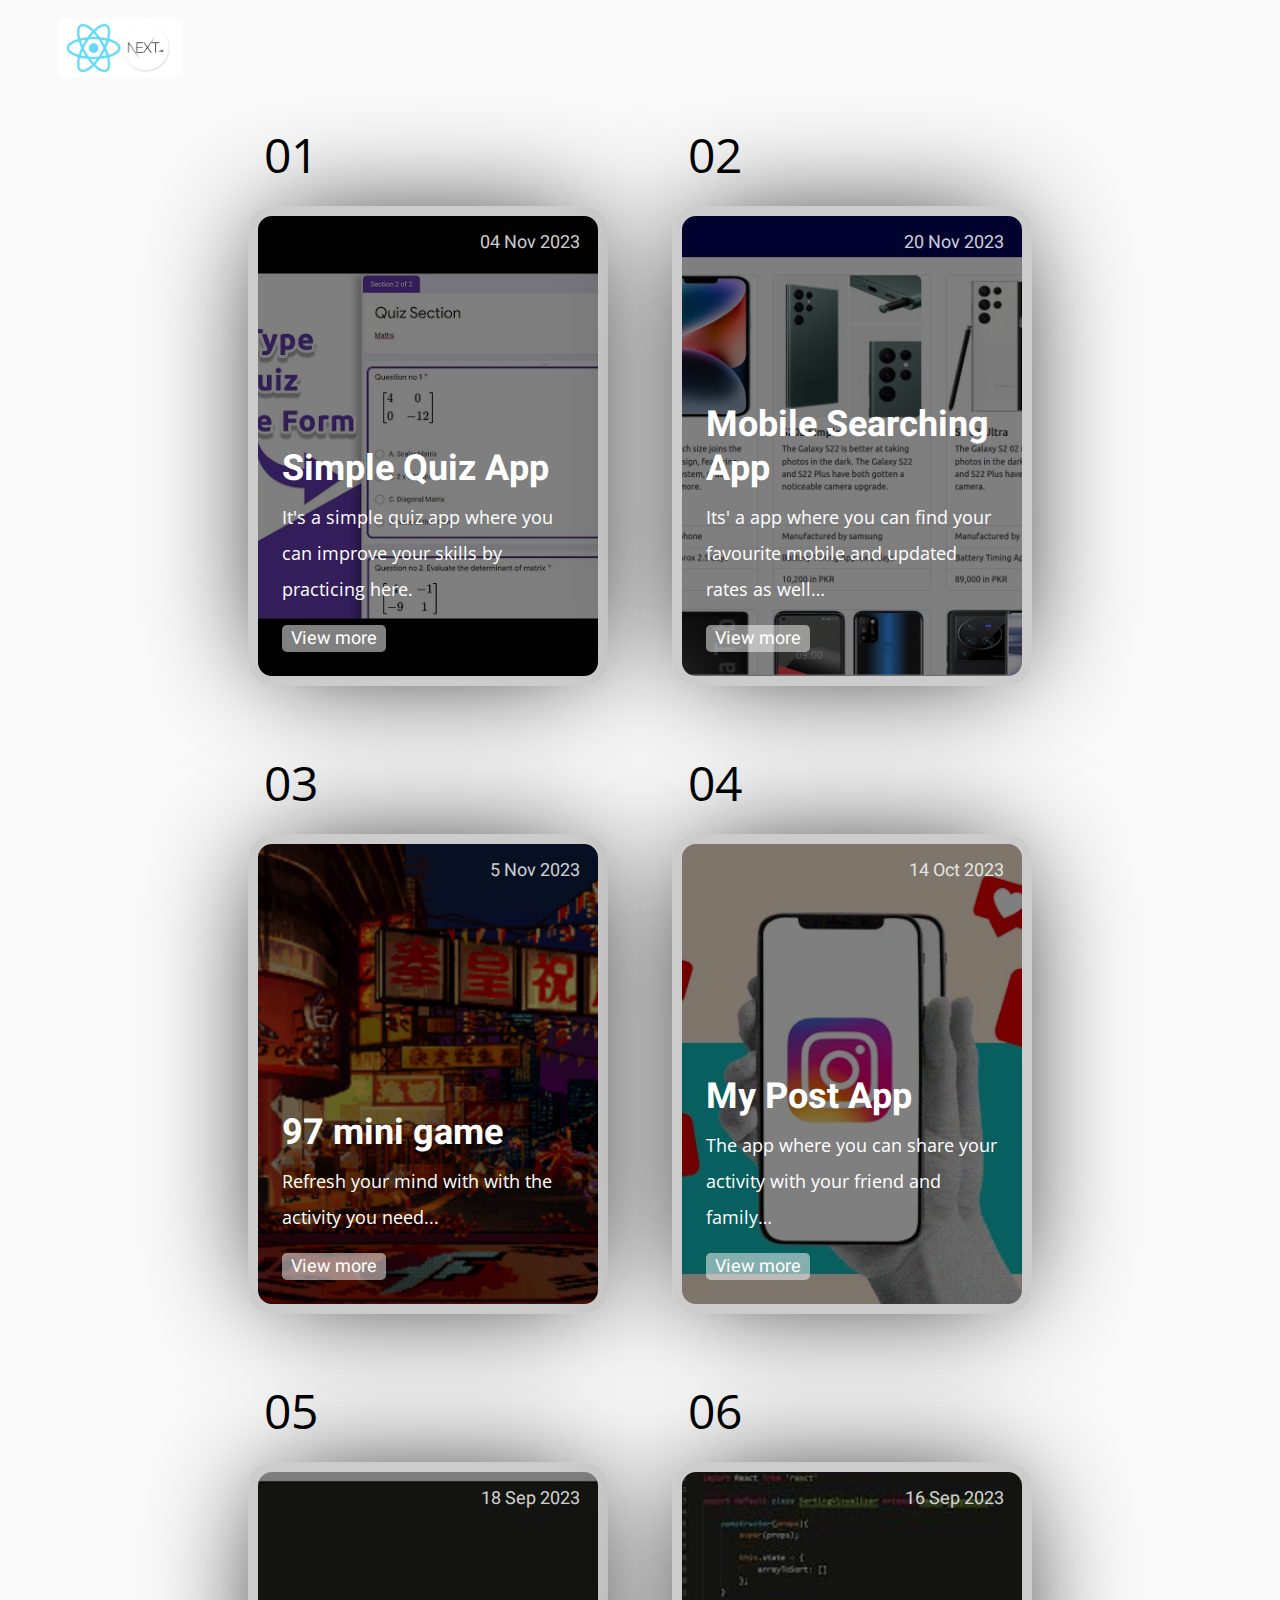
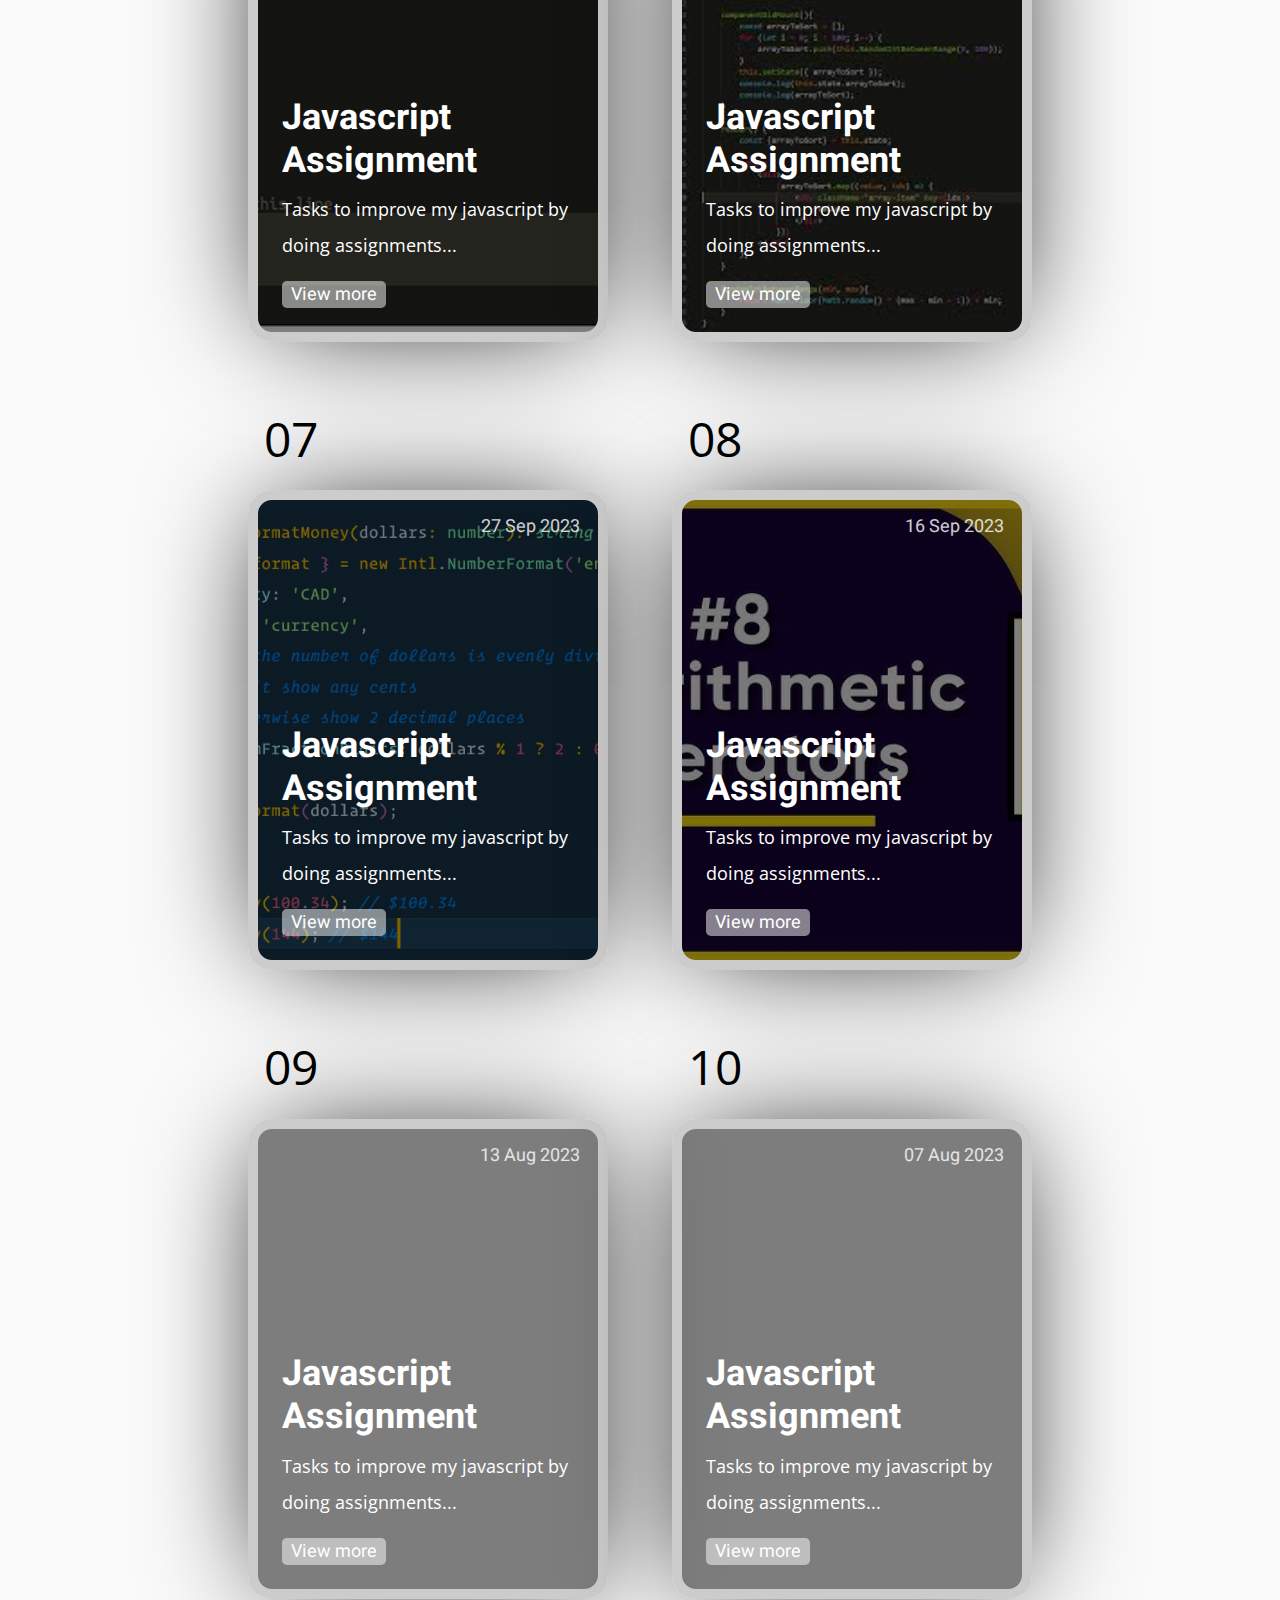
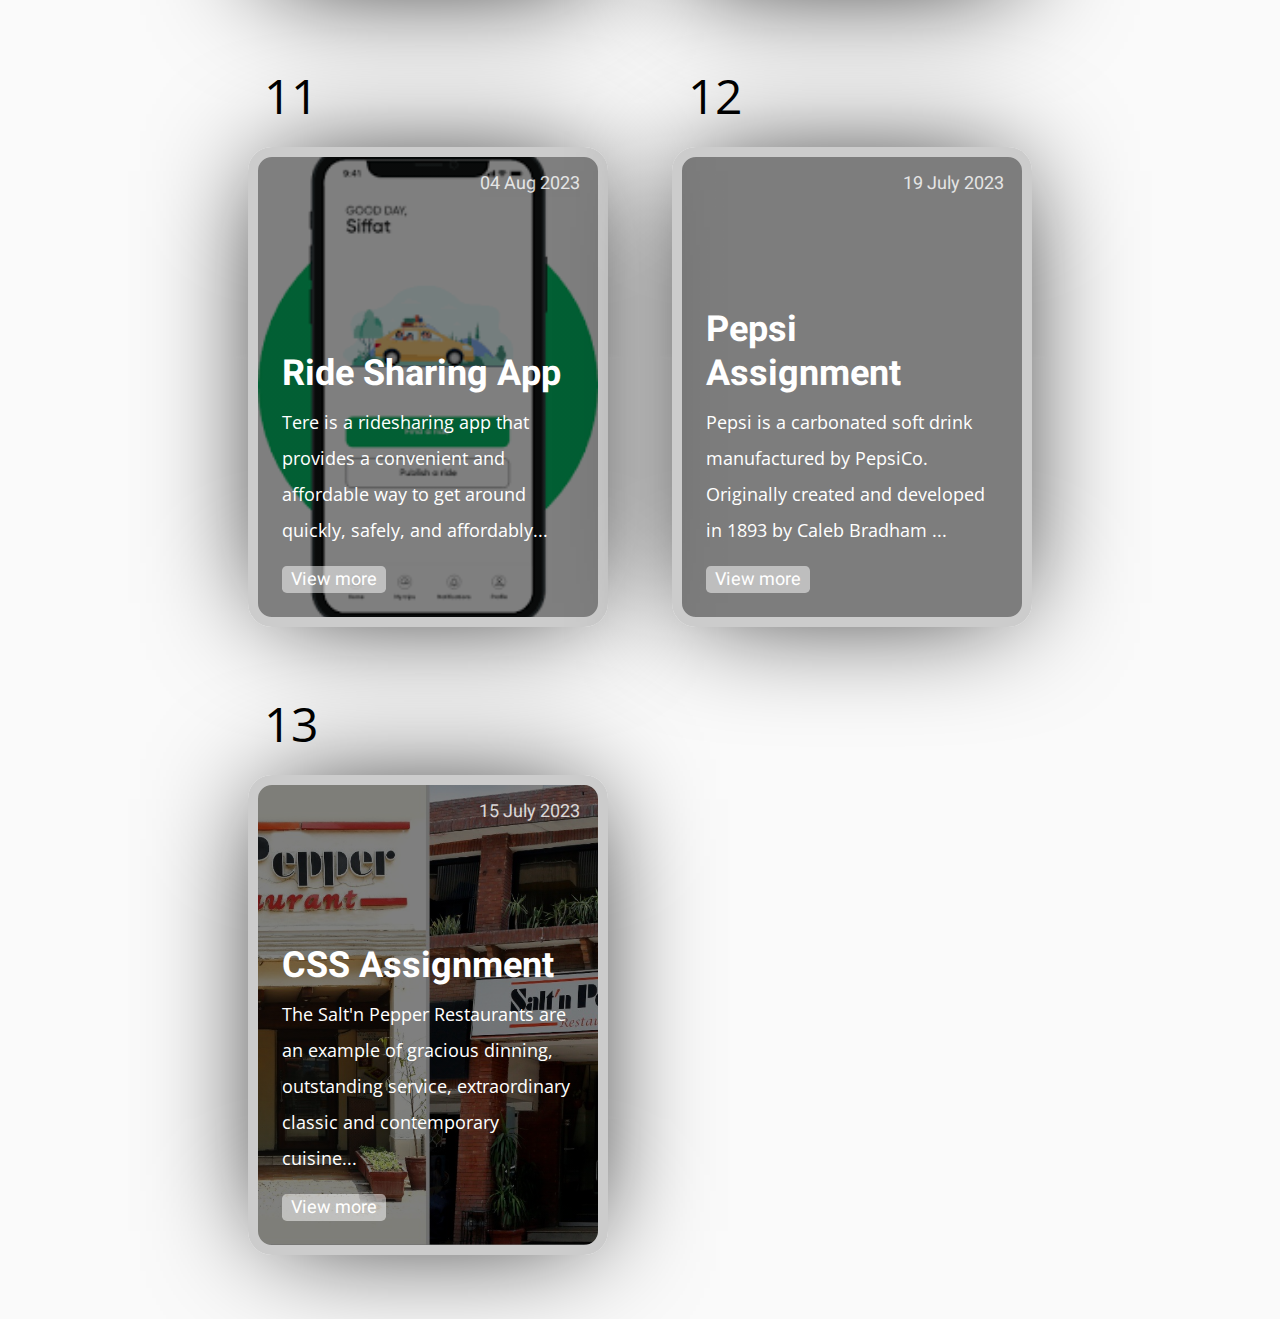
==== commit e788988e: "adding some changes on my css assignment" ====
--- a/index.html
+++ b/index.html
@@ -184,11 +184,11 @@
 
     <div class="card-grid-space">
       <div class="num">13</div>
-      <a class="card" href="cssAssignment/index.html" style="--bg-img: url(images/pepsi.jpg)">
+      <a class="card" href="cssAssignment/index.html" style="--bg-img: url(images/salt-n-pepper.jpg)">
         <div>
           <h1>CSS Assignment</h1>
-          <p>Pepsi is a carbonated soft drink manufactured by PepsiCo. Originally created and developed in 1893 by Caleb
-            Bradham ...</p>
+          <p>The Salt'n Pepper Restaurants are an example of gracious dinning, outstanding service, extraordinary
+            classic and contemporary cuisine...</p>
           <div class="date">15 July 2023</div>
           <div class="tags">
             <div class="tag">View more</div>
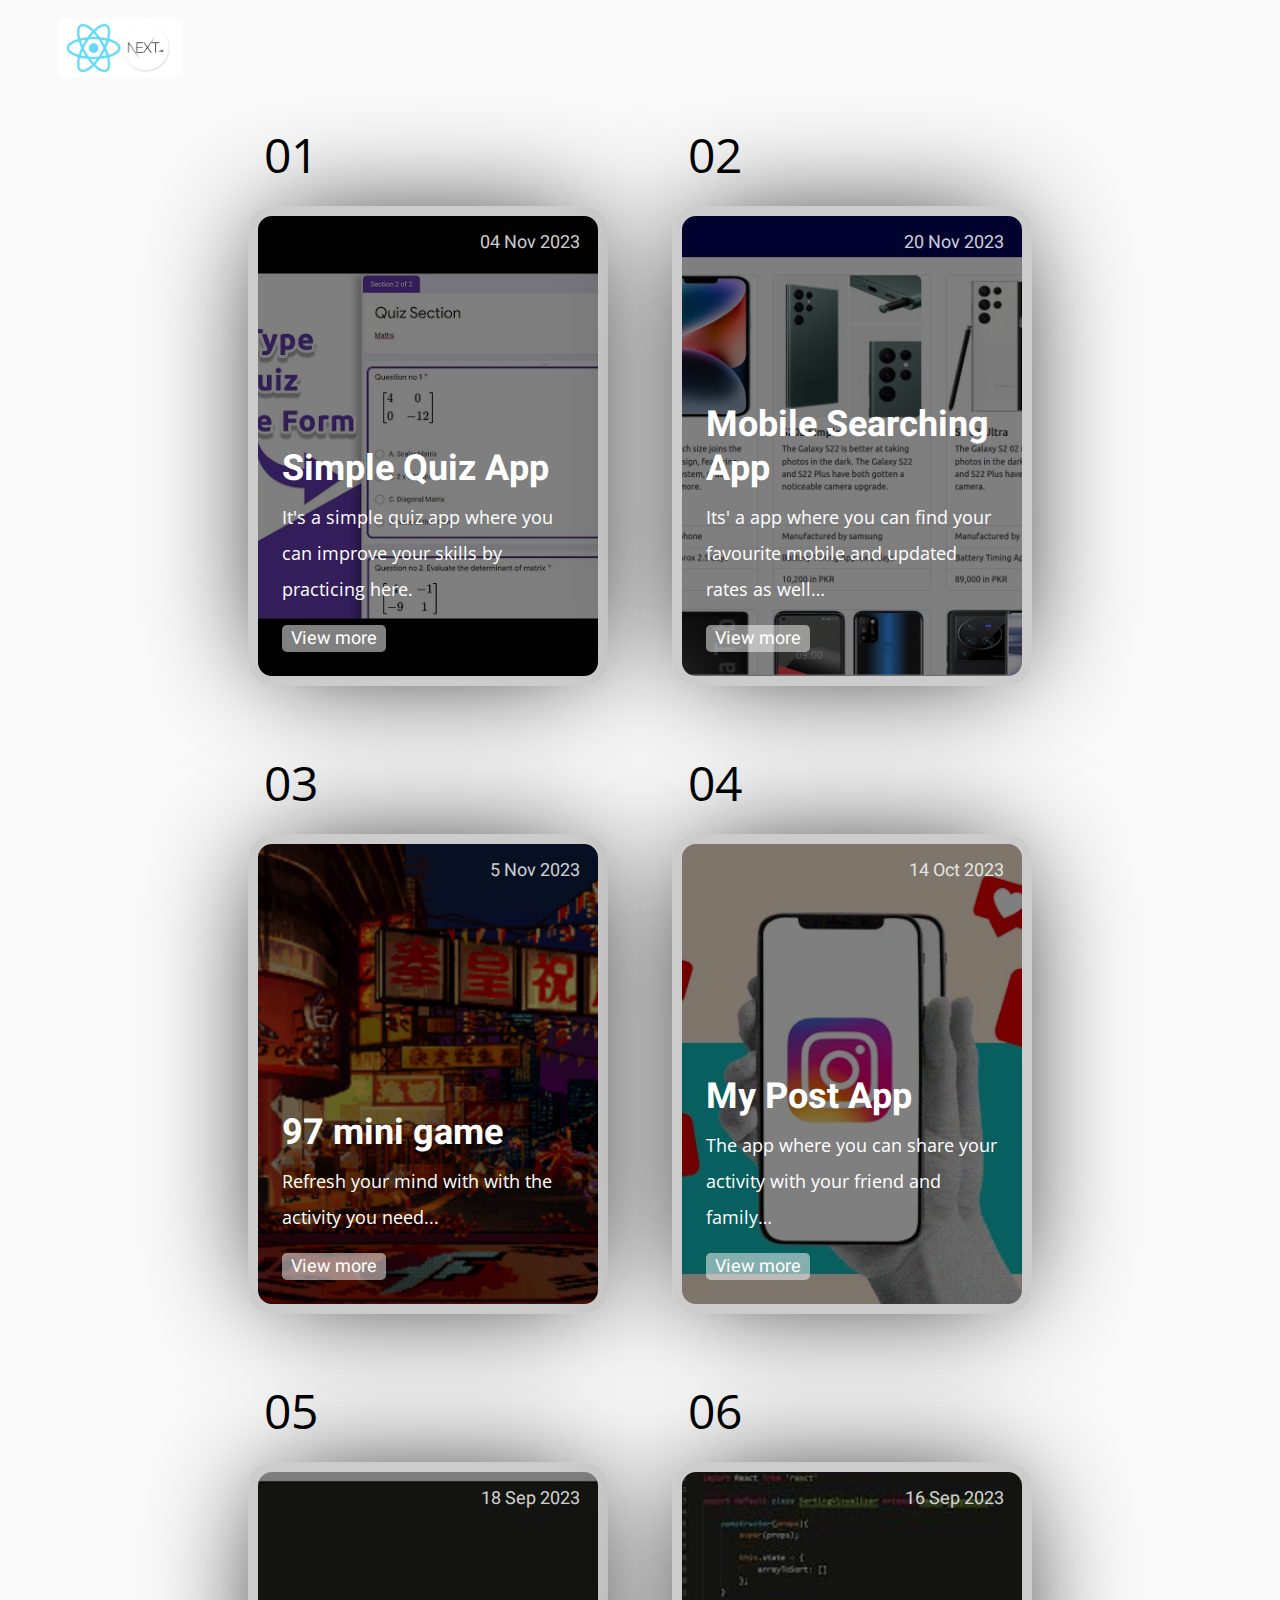
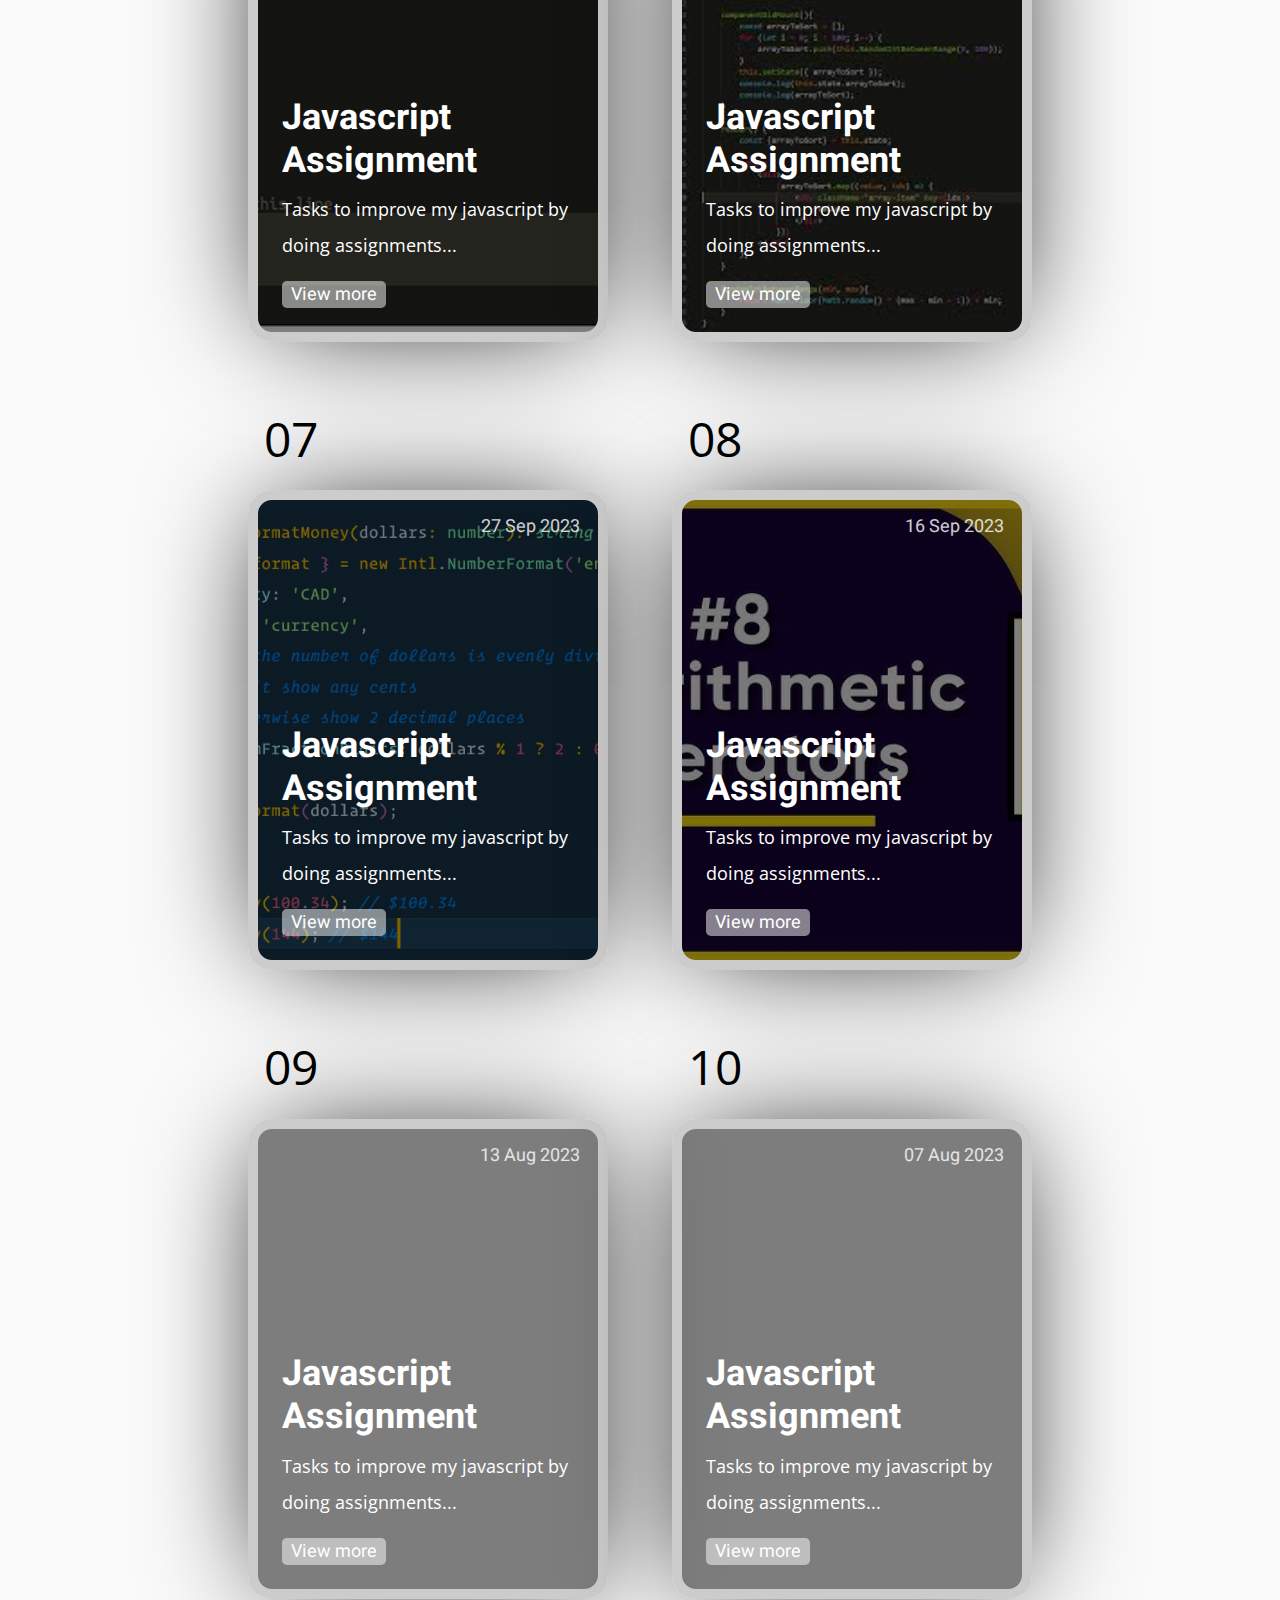
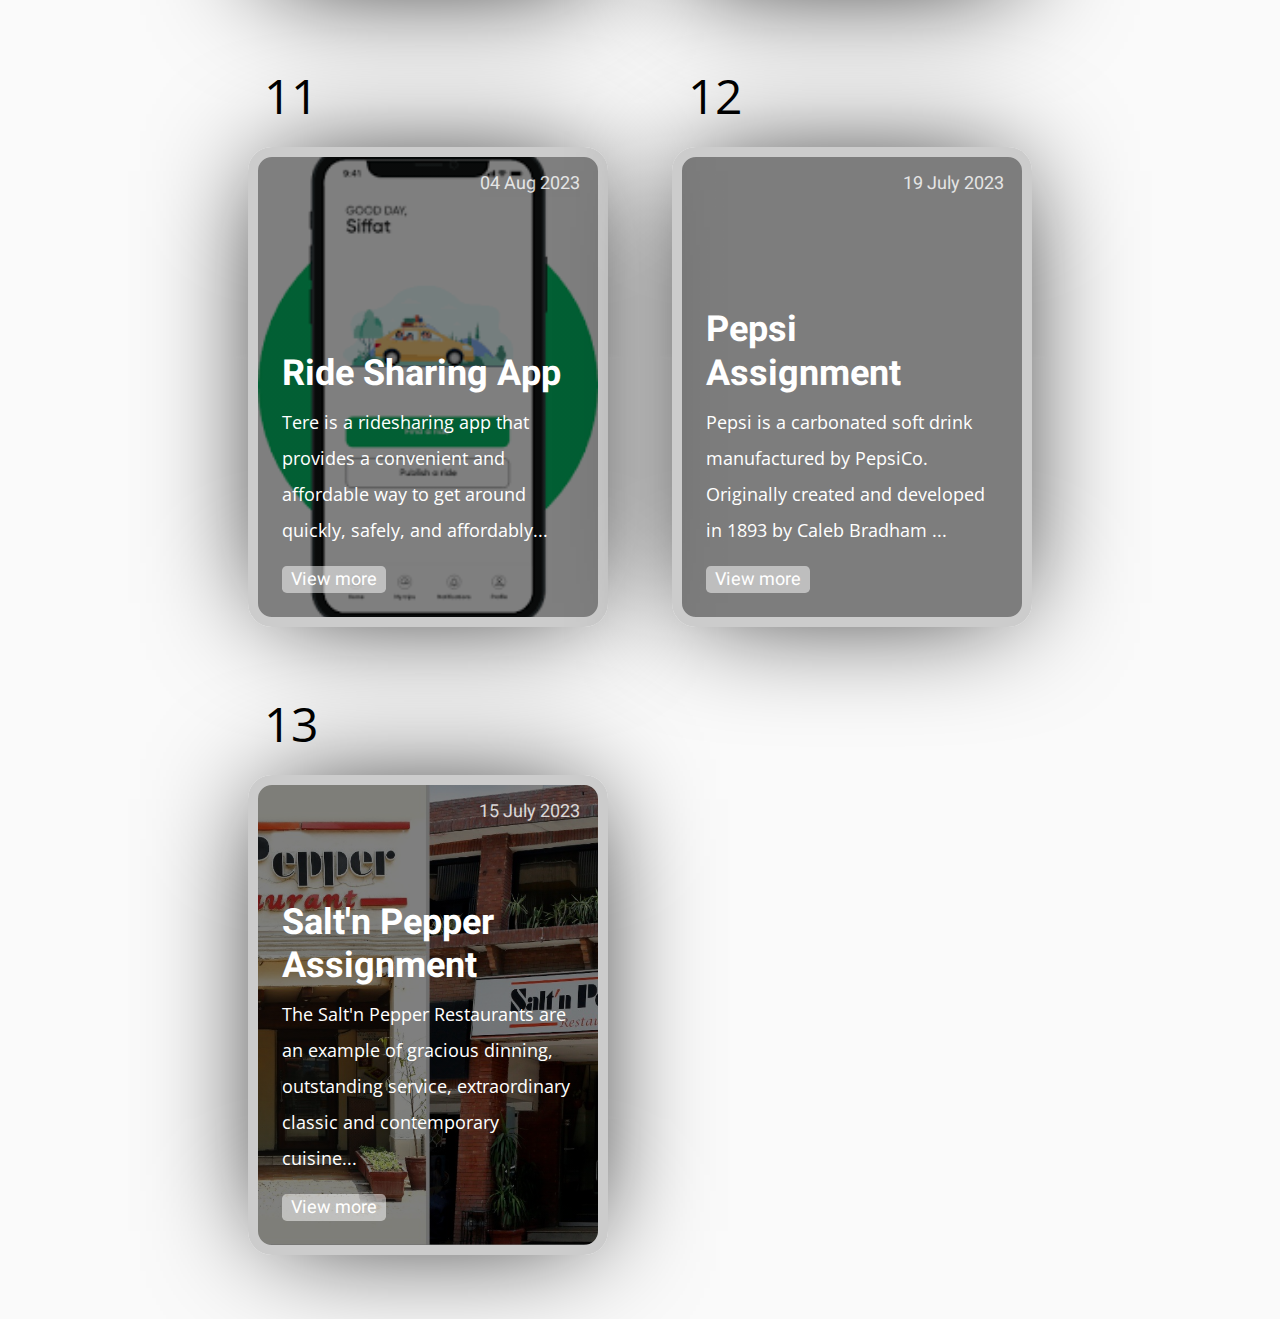
==== commit 0225fa9e: "adding some changes on name" ====
--- a/index.html
+++ b/index.html
@@ -186,7 +186,7 @@
       <div class="num">13</div>
       <a class="card" href="cssAssignment/index.html" style="--bg-img: url(images/salt-n-pepper.jpg)">
         <div>
-          <h1>CSS Assignment</h1>
+          <h1>Salt'n Pepper Assignment</h1>
           <p>The Salt'n Pepper Restaurants are an example of gracious dinning, outstanding service, extraordinary
             classic and contemporary cuisine...</p>
           <div class="date">15 July 2023</div>
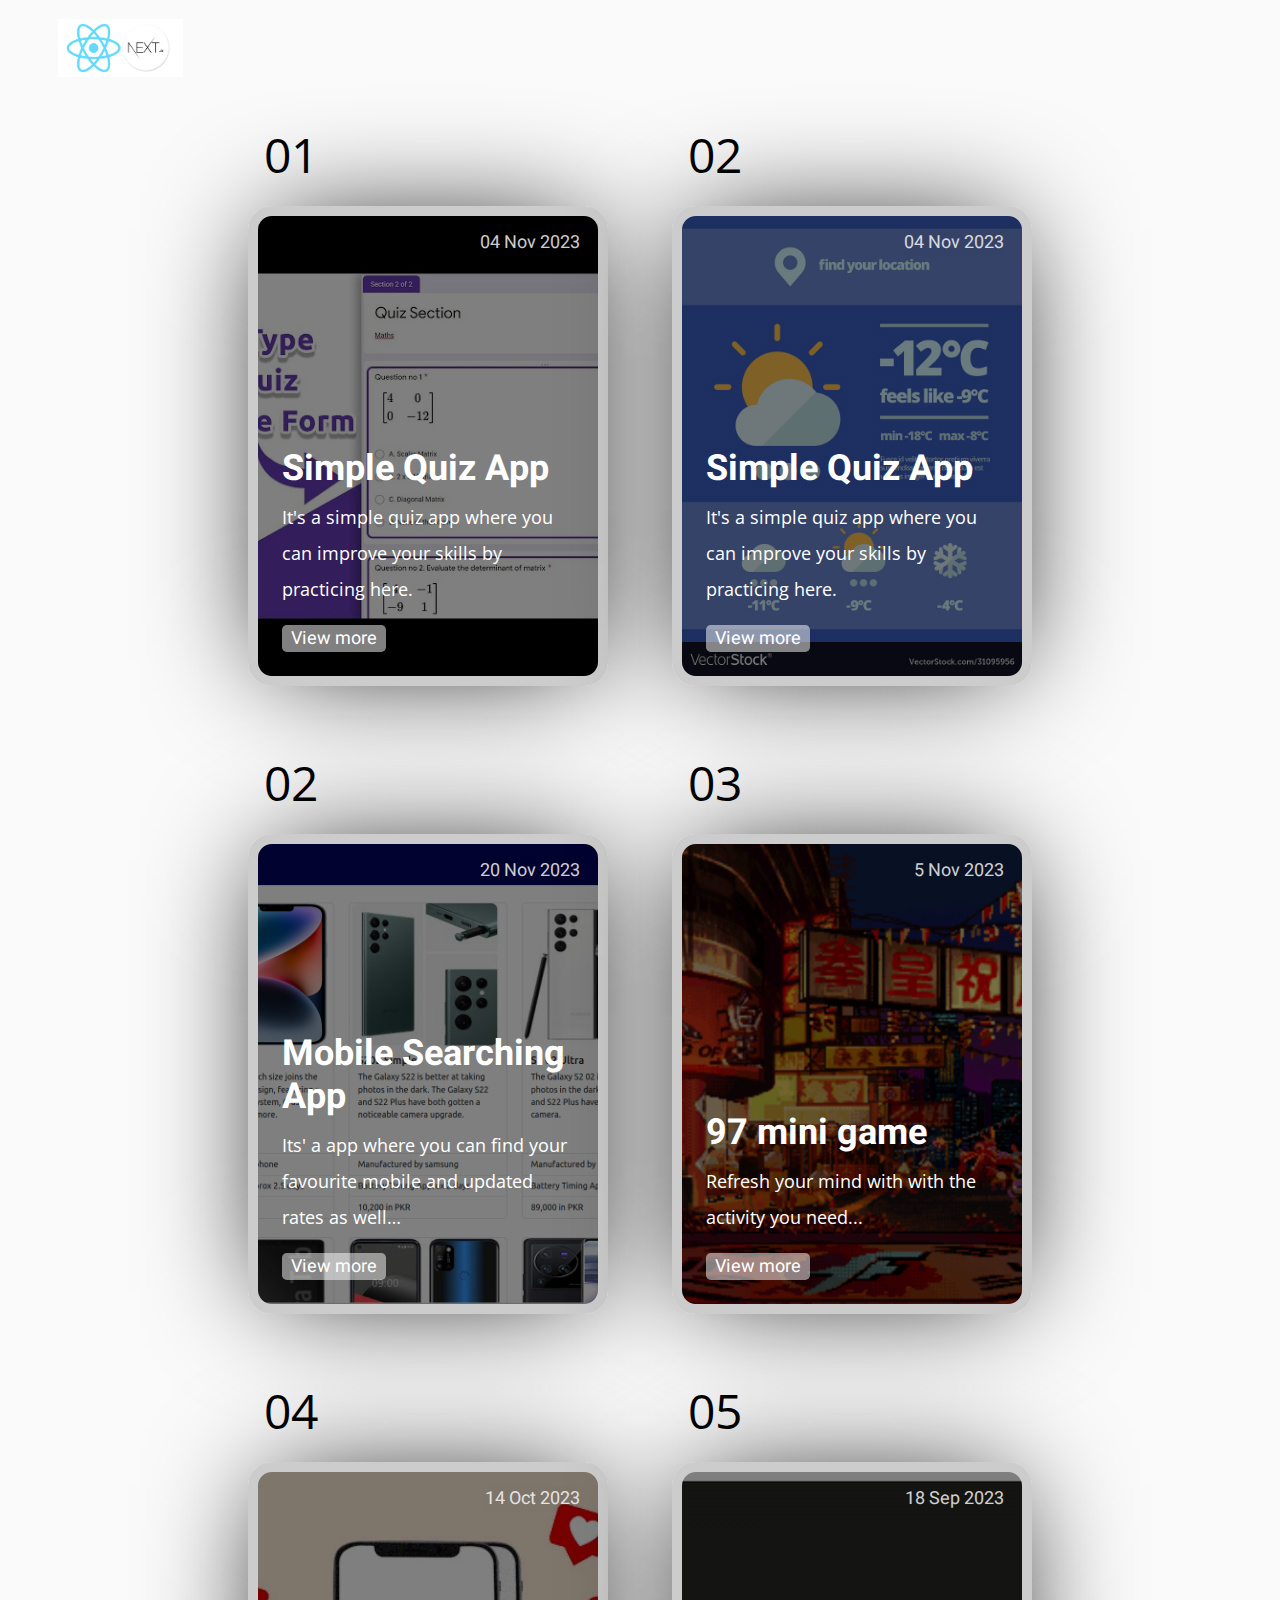
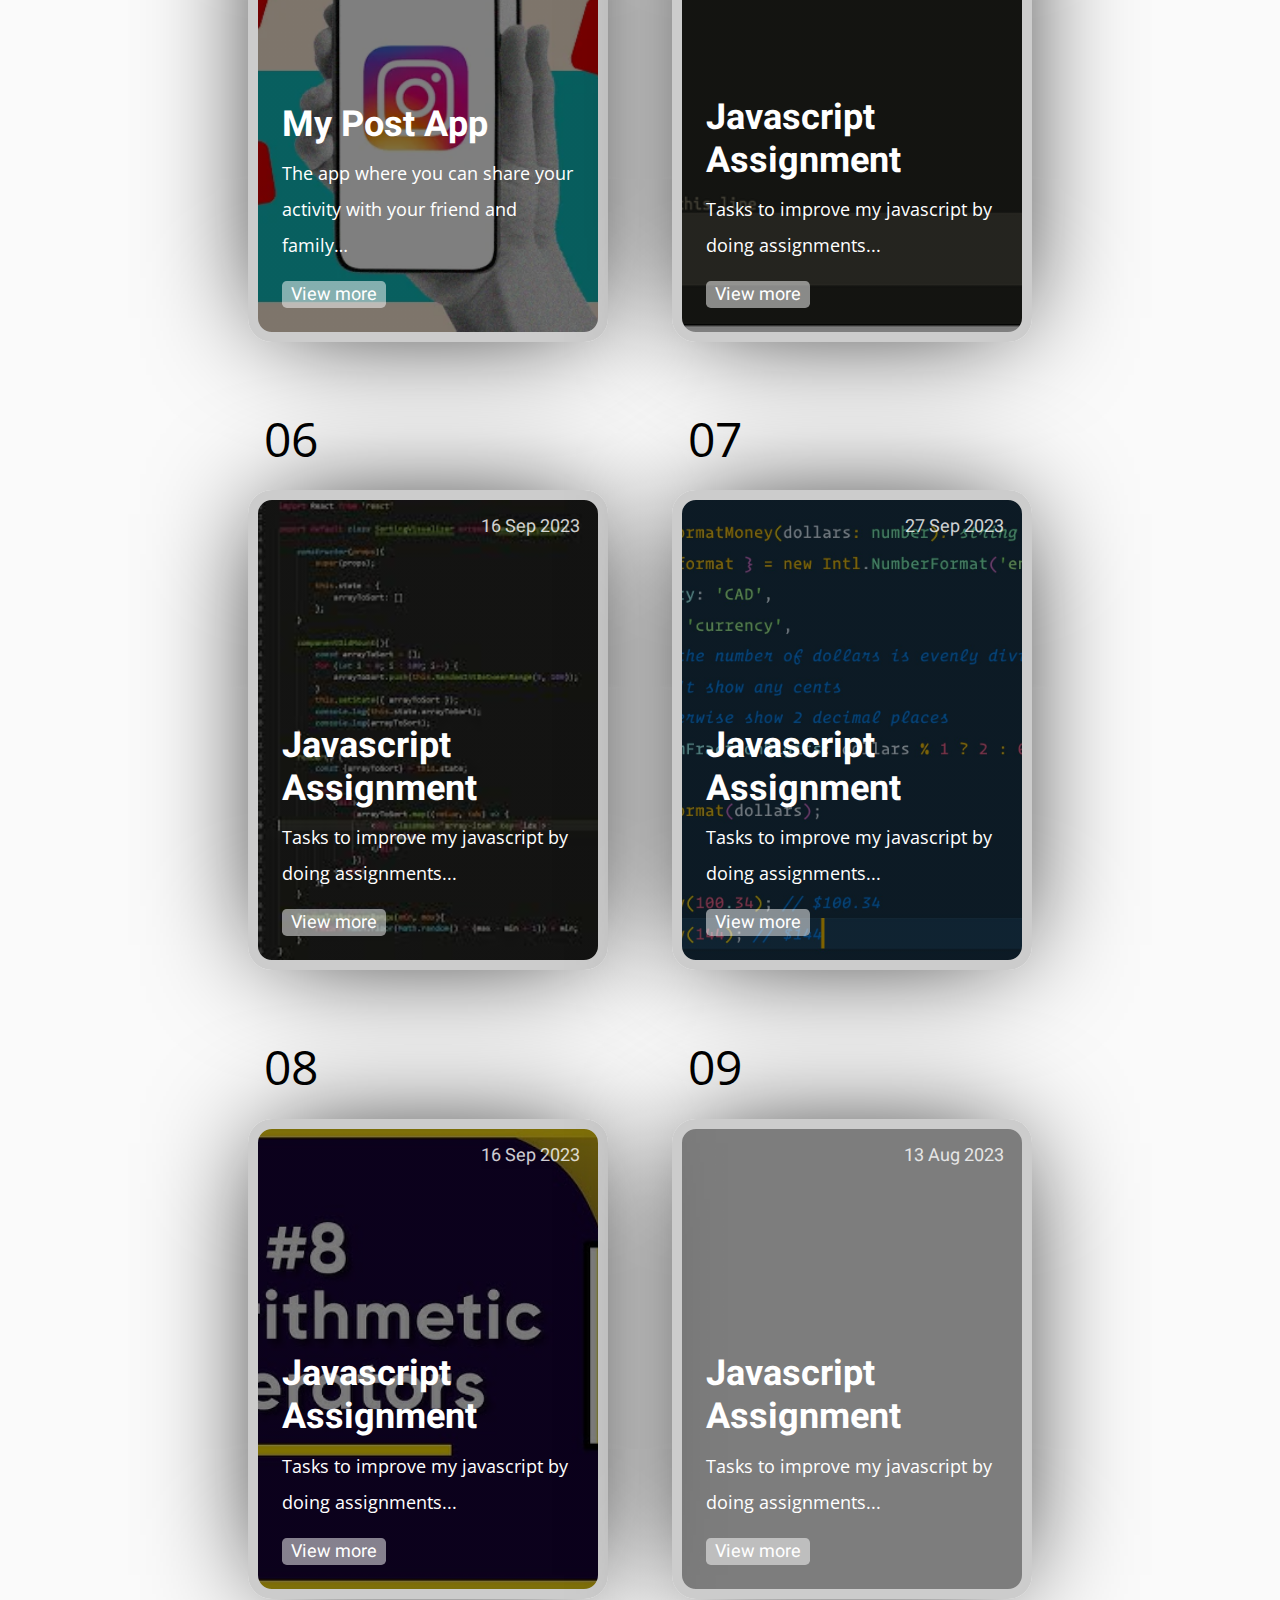
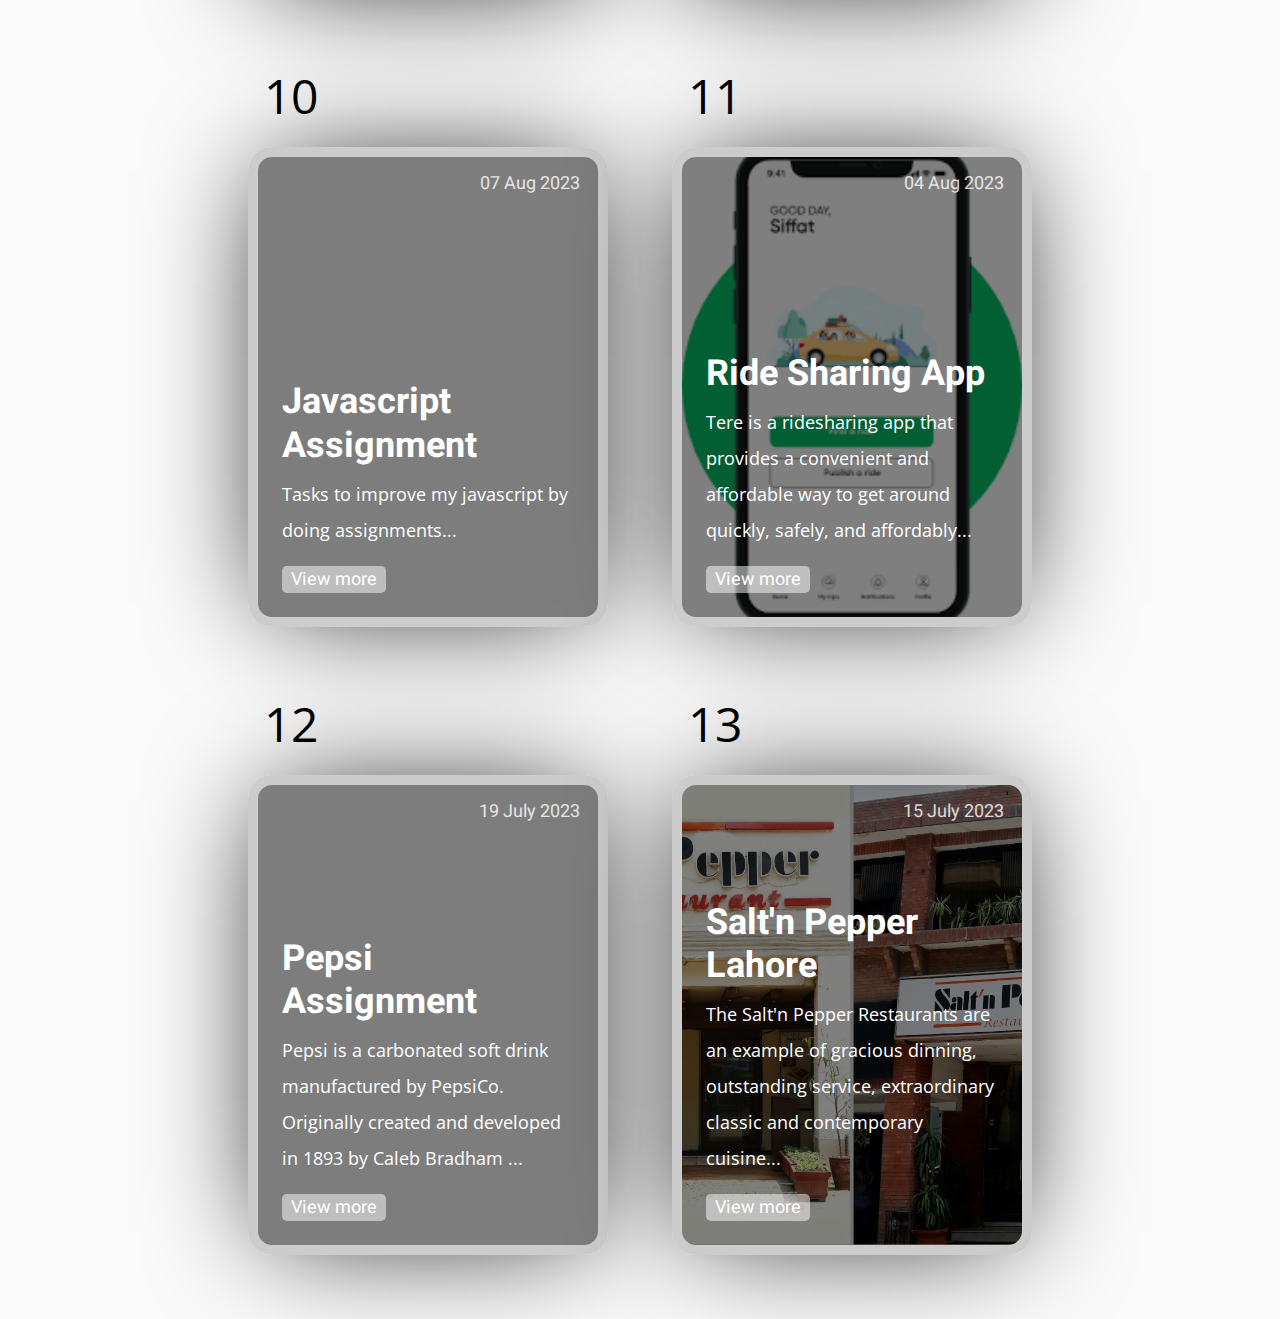
==== commit cd908965: "adding my weather app" ====
--- a/index.html
+++ b/index.html
@@ -28,6 +28,19 @@
     </div>
     <div class="card-grid-space">
       <div class="num">02</div>
+      <a class="card" href="weatherapp.js/index.html" style="--bg-img: url(images/weather.jpg);">
+        <div>
+          <h1>Simple Quiz App</h1>
+          <p>It's a simple quiz app where you can improve your skills by practicing here.</p>
+          <div class="date">04 Nov 2023</div>
+          <div class="tags">
+            <div class="tag">View more</div>
+          </div>
+        </div>
+      </a>
+    </div>
+    <div class="card-grid-space">
+      <div class="num">02</div>
       <a class="card" href="mobileSearchingApp/index.html" style="--bg-img: url(images/mobile-app.png)">
         <div>
           <h1>Mobile Searching App</h1>
@@ -186,7 +199,7 @@
       <div class="num">13</div>
       <a class="card" href="cssAssignment/index.html" style="--bg-img: url(images/salt-n-pepper.jpg)">
         <div>
-          <h1>Salt'n Pepper Assignment</h1>
+          <h1>Salt'n Pepper Lahore</h1>
           <p>The Salt'n Pepper Restaurants are an example of gracious dinning, outstanding service, extraordinary
             classic and contemporary cuisine...</p>
           <div class="date">15 July 2023</div>
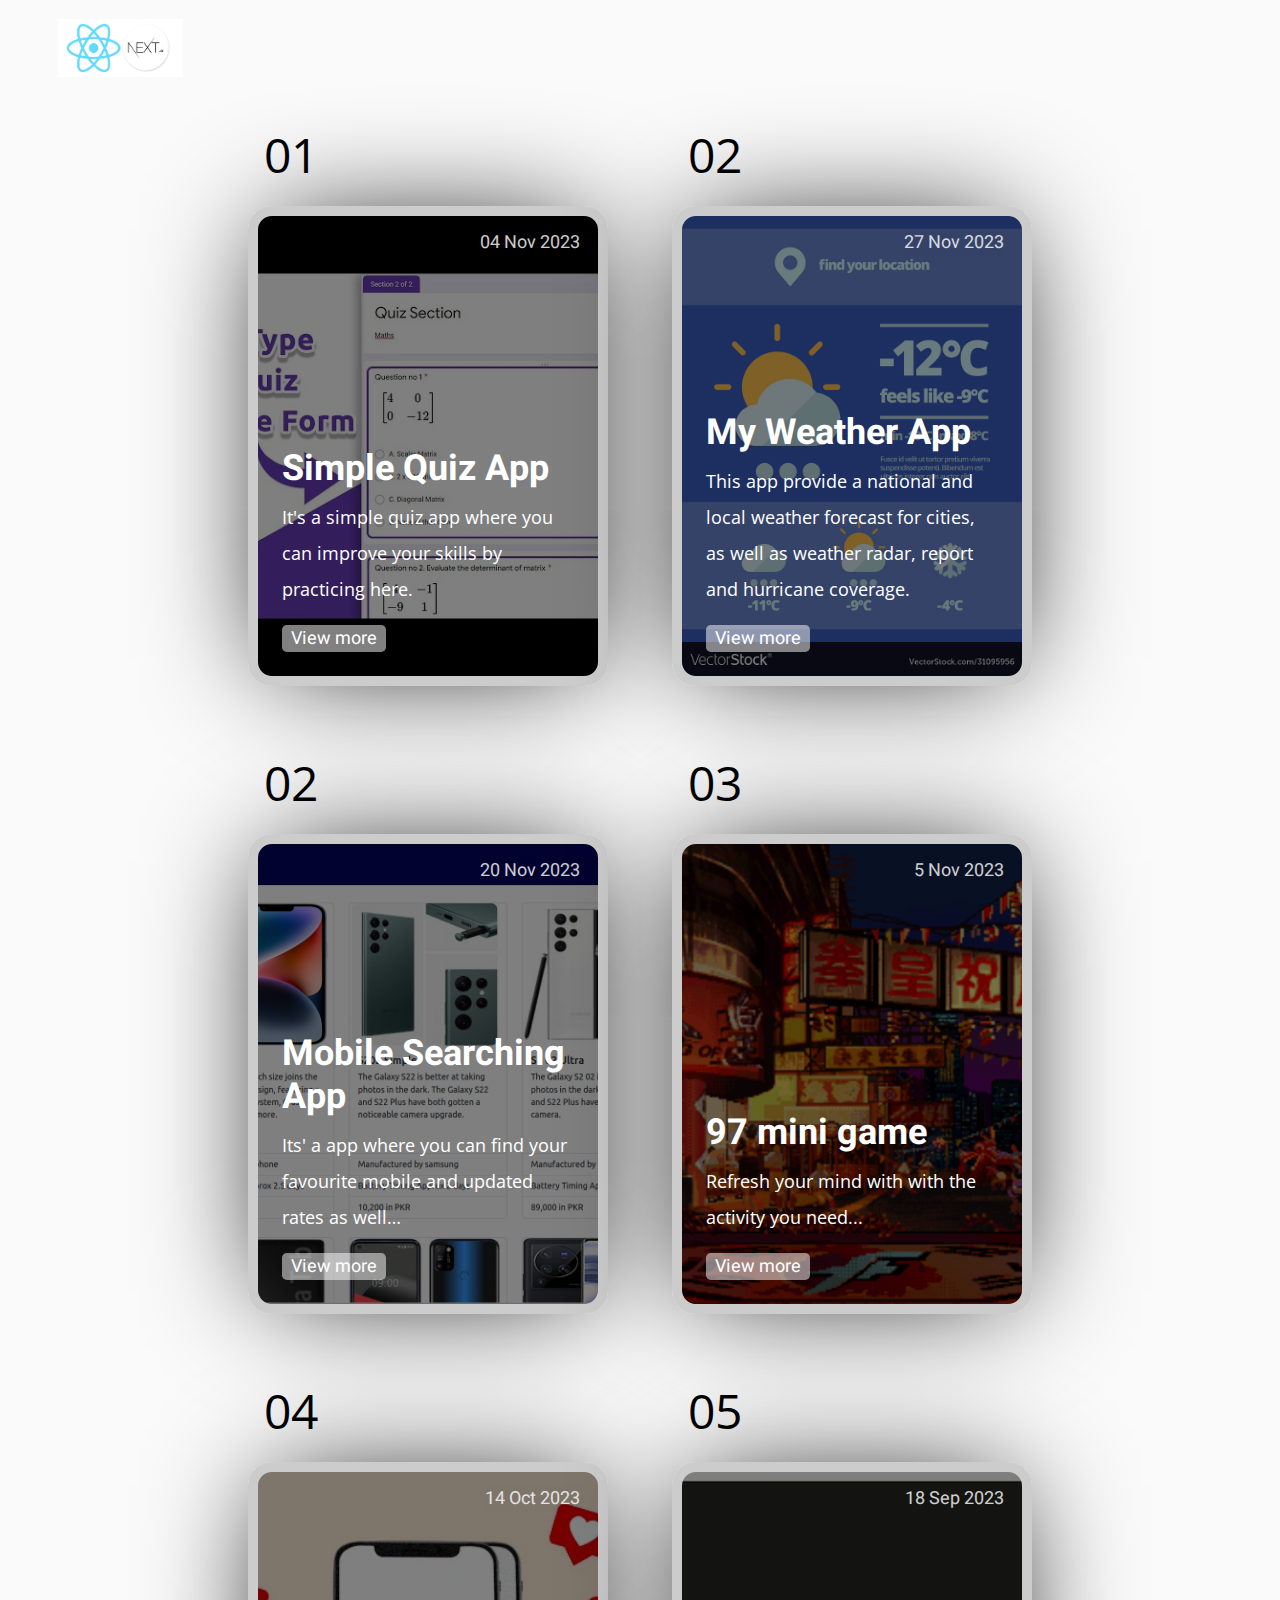
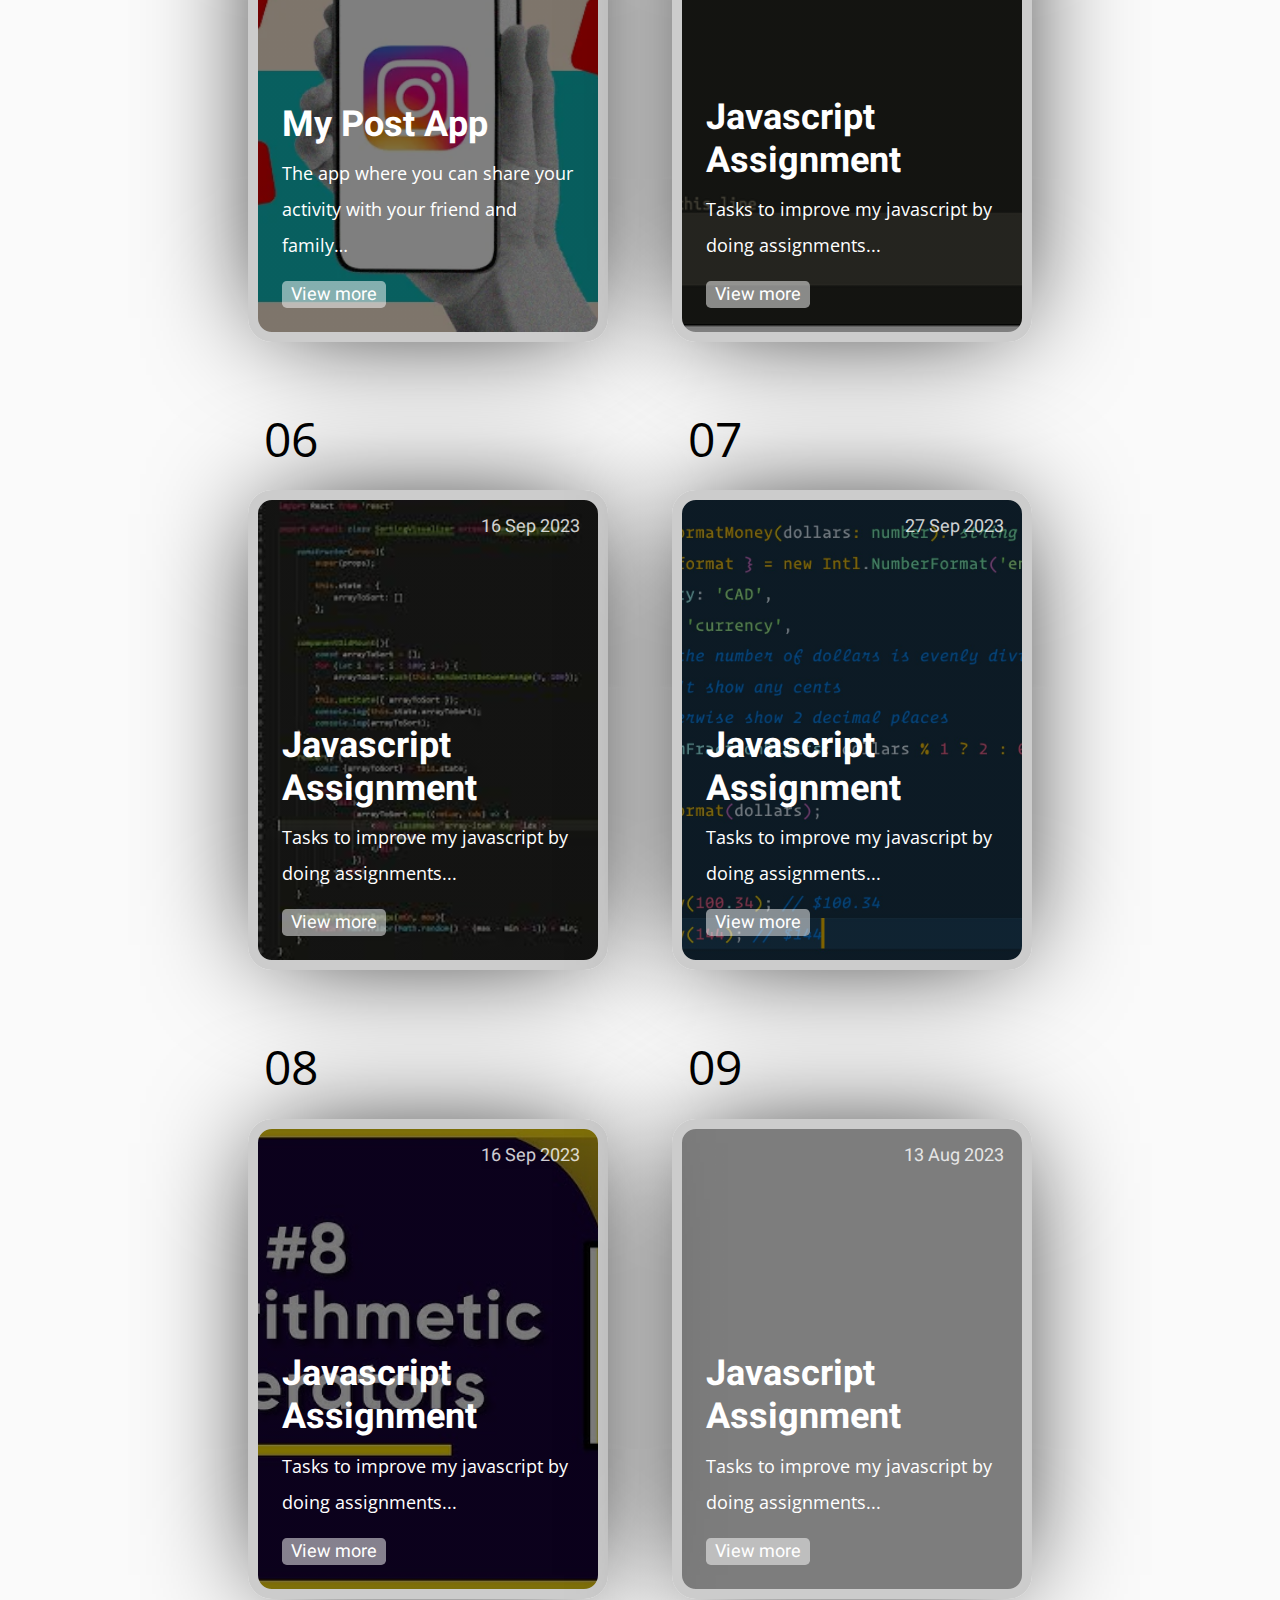
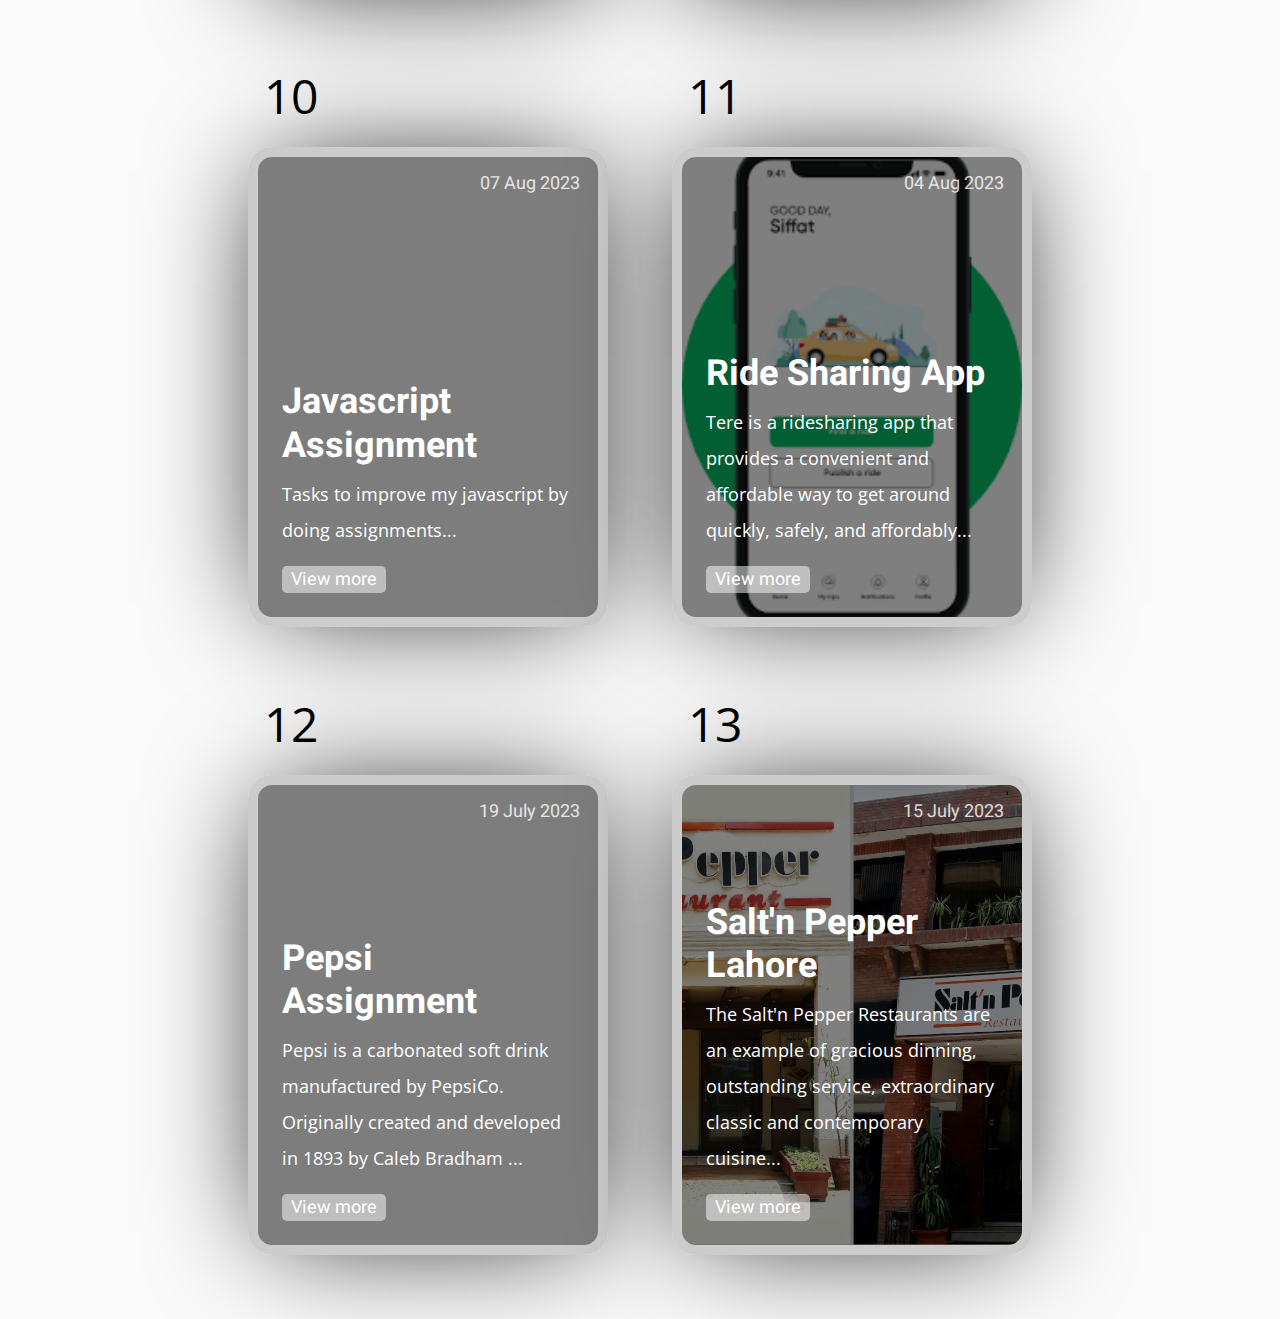
==== commit b06273fa: "adding some changes in weather app" ====
--- a/index.html
+++ b/index.html
@@ -30,9 +30,10 @@
       <div class="num">02</div>
       <a class="card" href="weatherapp.js/index.html" style="--bg-img: url(images/weather.jpg);">
         <div>
-          <h1>Simple Quiz App</h1>
-          <p>It's a simple quiz app where you can improve your skills by practicing here.</p>
-          <div class="date">04 Nov 2023</div>
+          <h1>My Weather App</h1>
+          <p>This app provide a national and local weather forecast for cities, as well as
+            weather radar, report and hurricane coverage.</p>
+          <div class="date">27 Nov 2023</div>
           <div class="tags">
             <div class="tag">View more</div>
           </div>
